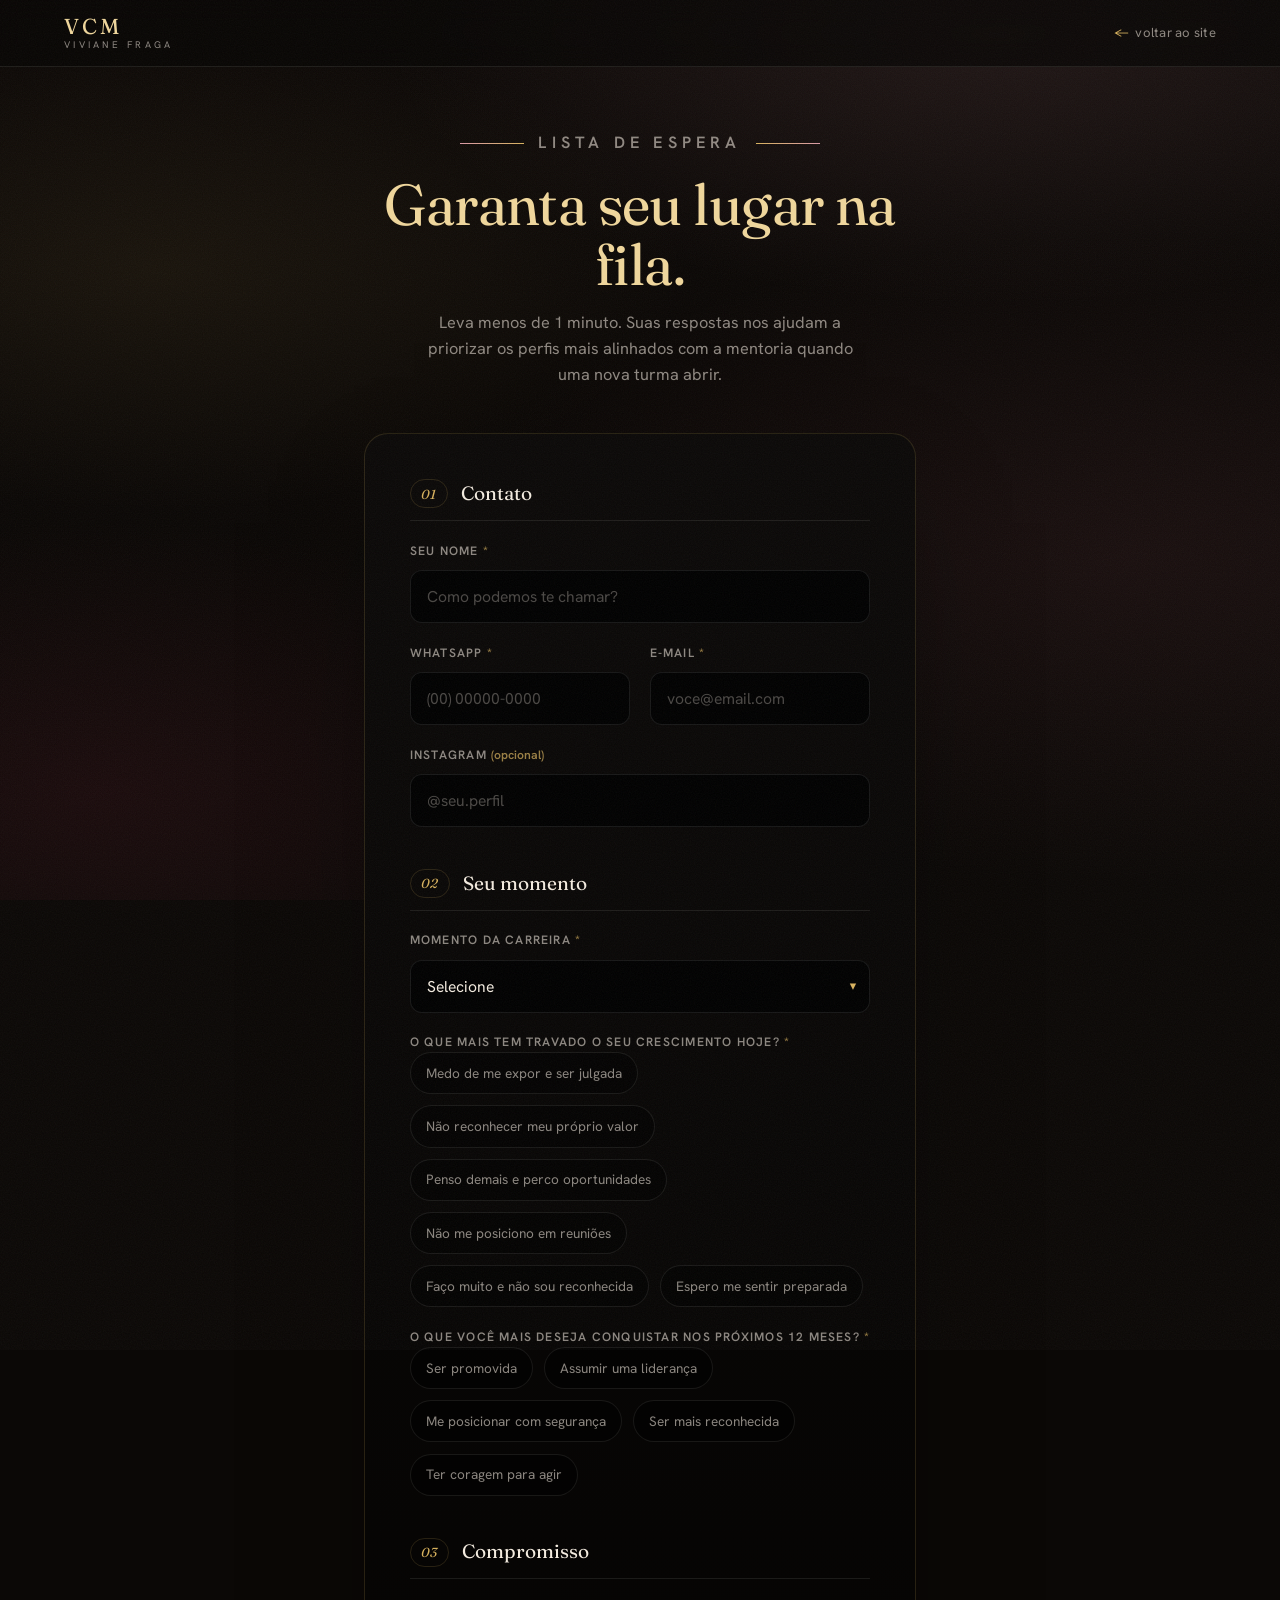
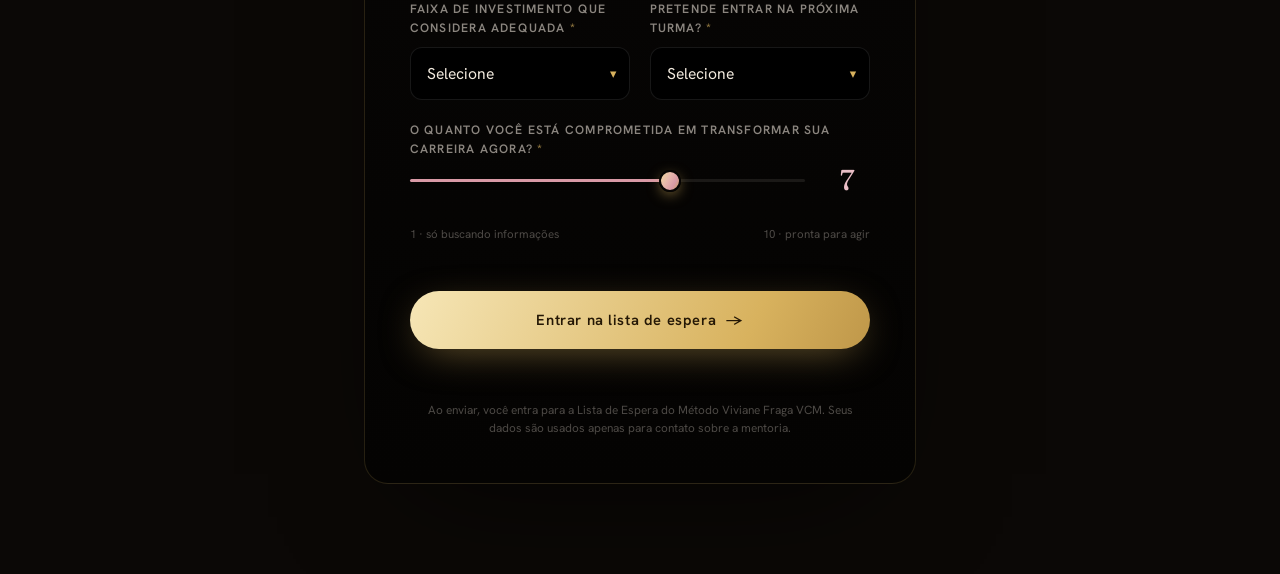
==== inscricao.html @ af3402dc "Form vira pagina dedicada /inscricao (tela cheia) + fix nav.classList Co-Authored-By: Claude Opus 4." ====
<!DOCTYPE html>
<html lang="pt-BR" class="no-js">
<head>
<meta charset="UTF-8" />
<meta name="viewport" content="width=device-width, initial-scale=1.0" />
<title>Inscrição · Lista de Espera · Método VCM</title>
<meta name="description" content="Entre para a lista de espera do Método VCM. Leva menos de 1 minuto." />
<meta name="robots" content="noindex" />
<link rel="preconnect" href="https://fonts.googleapis.com" />
<link rel="preconnect" href="https://fonts.gstatic.com" crossorigin />
<link href="https://fonts.googleapis.com/css2?family=Fraunces:ital,opsz,wght@0,9..144,300..900;1,9..144,300..900&family=Hanken+Grotesk:ital,wght@0,300..800;1,300..700&display=swap" rel="stylesheet" />
<link rel="stylesheet" href="assets/css/styles.css" />
</head>
<body class="page-form">

<div class="grain" aria-hidden="true"></div>
<div class="cursor" aria-hidden="true"><span></span></div>

<header class="fnav">
  <a href="/" class="nav__brand" aria-label="Método VCM — início">
    <span class="nav__brand-mark">VCM</span>
    <span class="nav__brand-sub">Viviane Fraga</span>
  </a>
  <a href="/" class="fnav__back" data-cursor="scroll"><span>←</span> voltar ao site</a>
</header>

<main class="fpage">
  <div class="fpage__intro">
    <p class="eyebrow eyebrow--center"><span class="eyebrow__line"></span> Lista de espera <span class="eyebrow__line"></span></p>
    <h1>Garanta seu lugar na fila.</h1>
    <p>Leva menos de 1 minuto. Suas respostas nos ajudam a priorizar os perfis mais alinhados com a mentoria quando uma nova turma abrir.</p>
  </div>

  <form class="form fform" id="waitlist" novalidate>
    <section class="fgroup">
      <p class="fgroup__legend"><span>01</span> Contato</p>
      <label class="field">
        <span class="field__label">Seu nome <i>*</i></span>
        <input type="text" name="nome" required autocomplete="name" placeholder="Como podemos te chamar?" />
      </label>
      <div class="form__row form__row--2">
        <label class="field">
          <span class="field__label">WhatsApp <i>*</i></span>
          <input type="tel" name="whatsapp" required inputmode="tel" autocomplete="tel" placeholder="(00) 00000-0000" />
        </label>
        <label class="field">
          <span class="field__label">E-mail <i>*</i></span>
          <input type="email" name="email" required autocomplete="email" placeholder="voce@email.com" />
        </label>
      </div>
      <label class="field">
        <span class="field__label">Instagram <i>(opcional)</i></span>
        <input type="text" name="instagram" autocomplete="off" placeholder="@seu.perfil" />
      </label>
    </section>

    <section class="fgroup">
      <p class="fgroup__legend"><span>02</span> Seu momento</p>
      <label class="field">
        <span class="field__label">Momento da carreira <i>*</i></span>
        <span class="select">
          <select name="carreira" required>
            <option value="" disabled selected>Selecione</option>
            <option>Analista</option>
            <option>Especialista</option>
            <option>Coordenadora</option>
            <option>Gerente</option>
            <option>Executiva</option>
            <option>Empresária</option>
            <option>Outro</option>
          </select>
        </span>
      </label>
      <fieldset class="field field--group">
        <legend class="field__label">O que mais tem travado o seu crescimento hoje? <i>*</i></legend>
        <div class="chips">
          <label class="chip"><input type="radio" name="trava" value="Medo de me expor e ser julgada" required /><span>Medo de me expor e ser julgada</span></label>
          <label class="chip"><input type="radio" name="trava" value="Dificuldade de reconhecer meu próprio valor" /><span>Não reconhecer meu próprio valor</span></label>
          <label class="chip"><input type="radio" name="trava" value="Penso demais antes de agir e perco oportunidades" /><span>Penso demais e perco oportunidades</span></label>
          <label class="chip"><input type="radio" name="trava" value="Dificuldade de me posicionar em reuniões e feedbacks" /><span>Não me posiciono em reuniões</span></label>
          <label class="chip"><input type="radio" name="trava" value="Faço muito, mas não sou reconhecida" /><span>Faço muito e não sou reconhecida</span></label>
          <label class="chip"><input type="radio" name="trava" value="Espero me sentir preparada antes do próximo passo" /><span>Espero me sentir preparada</span></label>
        </div>
      </fieldset>
      <fieldset class="field field--group">
        <legend class="field__label">O que você mais deseja conquistar nos próximos 12 meses? <i>*</i></legend>
        <div class="chips">
          <label class="chip"><input type="radio" name="desejo" value="Ser promovida" required /><span>Ser promovida</span></label>
          <label class="chip"><input type="radio" name="desejo" value="Assumir liderança" /><span>Assumir uma liderança</span></label>
          <label class="chip"><input type="radio" name="desejo" value="Me posicionar com mais segurança" /><span>Me posicionar com segurança</span></label>
          <label class="chip"><input type="radio" name="desejo" value="Ser mais reconhecida" /><span>Ser mais reconhecida</span></label>
          <label class="chip"><input type="radio" name="desejo" value="Ter coragem para agir" /><span>Ter coragem para agir</span></label>
        </div>
      </fieldset>
    </section>

    <section class="fgroup">
      <p class="fgroup__legend"><span>03</span> Compromisso</p>
      <div class="form__row form__row--2">
        <label class="field">
          <span class="field__label">Faixa de investimento que considera adequada <i>*</i></span>
          <span class="select">
            <select name="investimento" required>
              <option value="" disabled selected>Selecione</option>
              <option>Até R$ 1.500</option>
              <option>Entre R$ 1.500 e R$ 2.500</option>
              <option>Entre R$ 2.500 e R$ 3.500</option>
              <option>Entre R$ 3.500 e R$ 5.000</option>
              <option>Acima de R$ 5.000</option>
            </select>
          </span>
        </label>
        <label class="field">
          <span class="field__label">Pretende entrar na próxima turma? <i>*</i></span>
          <span class="select">
            <select name="intencao" required>
              <option value="" disabled selected>Selecione</option>
              <option>Sim, quero garantir minha vaga</option>
              <option>Tenho interesse, mas ainda preciso avaliar</option>
            </select>
          </span>
        </label>
      </div>
      <fieldset class="field field--group">
        <legend class="field__label">O quanto você está comprometida em transformar sua carreira agora? <i>*</i></legend>
        <div class="range">
          <input type="range" name="comprometimento" min="1" max="10" value="7" step="1" id="range" />
          <output id="rangeOut">7</output>
        </div>
        <div class="range__scale"><span>1 · só buscando informações</span><span>10 · pronta para agir</span></div>
      </fieldset>
    </section>

    <button type="submit" class="btn btn--gold btn--submit btn--lg" data-cursor="join">
      <span class="btn__label">Entrar na lista de espera</span>
      <span class="btn__arrow">→</span>
    </button>
    <p class="form__legal">Ao enviar, você entra para a Lista de Espera do Método Viviane Fraga VCM. Seus dados são usados apenas para contato sobre a mentoria.</p>
  </form>

  <!-- SUCCESS -->
  <div class="success" id="success" hidden>
    <span class="success__badge" aria-hidden="true"><i></i><span>✦</span></span>
    <p class="success__eyebrow">Inscrição confirmada</p>
    <h3 class="success__title">Você está na lista.</h3>
    <p class="success__msg">Recebemos suas respostas. Como as vagas são limitadas, priorizamos os perfis mais alinhados com a mentoria. Nossa equipe entra em contato pelo WhatsApp.</p>
    <div class="success__cta">
      <a href="https://www.instagram.com/viviane.fragaa" target="_blank" rel="noopener" class="btn btn--gold" data-cursor="join">Seguir @viviane.fragaa <span class="btn__arrow">→</span></a>
      <a href="/" class="btn btn--ghost" data-cursor="join">Voltar ao site</a>
    </div>
  </div>
</main>

<script src="assets/js/main.js"></script>
</body>
</html>
---- assets/css/styles.css ----
/* =====================================================================
   MÉTODO VCM · Viviane Fraga
   Design system — preto profundo + ouro + vinho
   Fraunces (display) · Hanken Grotesk (texto)
   ===================================================================== */

:root{
  /* palette */
  --void:#0b0806;        /* rich warm near-black */
  --ink:#070504;
  --char:#14100b;        /* elevated surface */
  --char-2:#1c1610;
  --gold:#d8b25e;
  --gold-lite:#f0d79c;
  --gold-deep:#9a7430;
  --wine:#6d1f30;
  --wine-lite:#9a3049;
  --rose:#d99aa6;          /* soft dusty rose */
  --rose-lite:#eabec6;     /* light petal rose */
  --rose-deep:#b25e6e;     /* mauve rose */
  --cream:#f4ece0;
  --muted:rgba(244,236,224,.56);
  --faint:rgba(244,236,224,.30);
  --line:rgba(216,178,94,.16);
  --line-rose:rgba(217,154,166,.20);
  --line-soft:rgba(244,236,224,.09);
  --gold-grad:linear-gradient(115deg,#f6e6b6 0%,#d8b25e 42%,#a67c34 72%,#e8cf94 100%);
  --rose-grad:linear-gradient(120deg,#eabec6 0%,#d99aa6 45%,#b25e6e 100%);
  --rosegold-grad:linear-gradient(120deg,#f0d79c 0%,#e6b6ac 40%,#d99aa6 70%,#caa25e 100%);

  --fx:"Fraunces",Georgia,serif;
  --fs:"Hanken Grotesk",system-ui,sans-serif;

  --pad:clamp(1.25rem,5vw,6rem);
  --maxw:1320px;
  --ease:cubic-bezier(.19,1,.22,1);
}

/* ---------- reset ---------- */
*,*::before,*::after{box-sizing:border-box;margin:0;padding:0}
html{-webkit-text-size-adjust:100%}
body{
  background:var(--void);
  color:var(--cream);
  font-family:var(--fs);
  font-weight:400;
  line-height:1.55;
  overflow-x:hidden;
  -webkit-font-smoothing:antialiased;
  text-rendering:optimizeLegibility;
  position:relative;
}
/* fixed atmospheric mesh — nothing is ever flat black */
body::before{
  content:"";position:fixed;inset:0;z-index:-2;pointer-events:none;
  background:
    radial-gradient(80% 50% at 78% 4%, rgba(217,154,166,.10), transparent 60%),
    radial-gradient(70% 45% at 12% 30%, rgba(216,178,94,.07), transparent 60%),
    radial-gradient(90% 60% at 88% 62%, rgba(178,94,110,.09), transparent 60%),
    radial-gradient(70% 50% at 8% 88%, rgba(109,31,48,.16), transparent 60%),
    linear-gradient(180deg,#0c0806,#0a0705 40%,#0b0806);
}
img{display:block;max-width:100%;height:auto}
a{color:inherit;text-decoration:none}
button{font:inherit;color:inherit;background:none;border:none;cursor:pointer}
ul{list-style:none}
::selection{background:var(--gold);color:var(--ink)}

/* smooth scroll driver (Lenis) */
html.lenis,html.lenis body{height:auto}
.lenis.lenis-smooth{scroll-behavior:auto!important}

/* ---------- reusable ---------- */
.grad{
  background:var(--gold-grad);
  background-size:200% auto;
  -webkit-background-clip:text;background-clip:text;
  -webkit-text-fill-color:transparent;color:transparent;
  animation:sheen 7s linear infinite;
}
@keyframes sheen{to{background-position:200% center}}

.eyebrow{
  display:flex;align-items:center;gap:.85em;
  font-family:var(--fs);
  font-size:.72rem;font-weight:600;letter-spacing:.32em;text-transform:uppercase;
  color:var(--gold);
}
.eyebrow em{font-style:normal;color:var(--gold-lite)}
.eyebrow__line{display:inline-block;width:clamp(28px,5vw,64px);height:1px;background:linear-gradient(90deg,var(--gold),transparent)}
.eyebrow--center{justify-content:center}
.eyebrow--center .eyebrow__line:last-child{background:linear-gradient(90deg,transparent,var(--gold))}

.section-title{
  font-family:var(--fx);
  font-weight:340;
  font-size:clamp(2.1rem,6vw,4.6rem);
  line-height:1.02;
  letter-spacing:-.015em;
}
.section-title em{font-style:italic}

/* ---------- buttons ---------- */
.btn{
  --bg:transparent;
  display:inline-flex;align-items:center;gap:.7em;
  font-family:var(--fs);font-size:.82rem;font-weight:600;letter-spacing:.04em;
  padding:1.05em 1.7em;border-radius:100px;
  position:relative;transition:transform .5s var(--ease),color .4s,background .4s;
  will-change:transform;
}
.btn__arrow{transition:transform .5s var(--ease)}
.btn:hover .btn__arrow{transform:translateX(5px)}
.btn--gold{
  background:var(--gold-grad);background-size:180% auto;color:#241705;
  box-shadow:0 10px 40px -12px rgba(216,178,94,.55);
}
.btn--gold:hover{background-position:100% center;transform:translateY(-2px)}
.btn--ghost{border:1px solid var(--line);color:var(--cream)}
.btn--ghost:hover{border-color:var(--gold);color:var(--gold-lite)}
.btn--nav{
  padding:.7em 1.15em;font-size:.74rem;border:1px solid var(--line);
}
.btn--nav .btn__dot{width:6px;height:6px;border-radius:50%;background:var(--gold);box-shadow:0 0 10px var(--gold);animation:pulse 2.4s infinite}
.btn--nav:hover{border-color:var(--gold);background:rgba(216,178,94,.06)}
@keyframes pulse{0%,100%{opacity:1}50%{opacity:.35}}

/* =====================================================================
   OVERLAYS · grain · cursor · preloader
   ===================================================================== */
.grain{
  position:fixed;inset:-50%;z-index:9990;pointer-events:none;opacity:.05;
  background-image:url("data:image/svg+xml,%3Csvg xmlns='http://www.w3.org/2000/svg' width='140' height='140'%3E%3Cfilter id='n'%3E%3CfeTurbulence type='fractalNoise' baseFrequency='.85' numOctaves='3'/%3E%3C/filter%3E%3Crect width='100%25' height='100%25' filter='url(%23n)'/%3E%3C/svg%3E");
  animation:grain 6s steps(6) infinite;
}
@keyframes grain{0%{transform:translate(0,0)}20%{transform:translate(-4%,3%)}40%{transform:translate(3%,-4%)}60%{transform:translate(-2%,2%)}80%{transform:translate(4%,-2%)}100%{transform:translate(0,0)}}

.cursor{
  position:fixed;top:0;left:0;z-index:9999;pointer-events:none;
  mix-blend-mode:difference;transform:translate(-50%,-50%);
  transition:opacity .3s;opacity:0;
}
.cursor span{
  display:grid;place-items:center;width:12px;height:12px;border-radius:50%;
  background:#fff;transition:width .4s var(--ease),height .4s var(--ease),background .3s;
  font-size:.6rem;font-weight:700;letter-spacing:.05em;text-transform:uppercase;color:transparent;
}
.cursor.is-hover span{width:74px;height:74px;background:var(--gold);color:#000;mix-blend-mode:normal}
.cursor.is-hover.type-scroll span::after{content:"role"}
.cursor.is-hover.type-join span::after{content:"vem"}
.cursor.is-hover.type-reveal span::after{content:"toque"}
@media (hover:none){.cursor{display:none}}

.preloader{
  position:fixed;inset:0;z-index:9995;background:var(--ink);
  display:grid;place-items:center;transition:opacity .8s,visibility .8s;
}
.preloader.done{opacity:0;visibility:hidden}
.preloader__inner{display:flex;flex-direction:column;align-items:center;gap:1.1rem}
.preloader__mark{font-family:var(--fx);font-weight:300;font-size:clamp(3rem,12vw,6rem);letter-spacing:.1em;color:var(--gold-lite)}
.preloader__bar{display:block;width:min(38vw,220px);height:1px;background:var(--line-soft);overflow:hidden}
.preloader__bar i{display:block;height:100%;width:0;background:var(--gold-grad);animation:load 1.6s var(--ease) forwards}
@keyframes load{to{width:100%}}
.preloader__word{font-size:.68rem;letter-spacing:.4em;text-transform:uppercase;color:var(--muted)}

/* =====================================================================
   NAV
   ===================================================================== */
.nav{
  position:fixed;top:0;left:0;right:0;z-index:900;
  display:flex;align-items:center;justify-content:space-between;
  padding:1.15rem var(--pad);
  transition:padding .5s var(--ease),background .5s,backdrop-filter .5s,border-color .5s;
  border-bottom:1px solid transparent;
}
.nav.scrolled{
  padding:.7rem var(--pad);background:rgba(11,8,6,.72);
  backdrop-filter:blur(14px);-webkit-backdrop-filter:blur(14px);
  border-bottom:1px solid var(--line-soft);
}
.nav__brand{display:flex;flex-direction:column;line-height:1}
.nav__brand-mark{font-family:var(--fx);font-weight:400;font-size:1.35rem;letter-spacing:.14em;color:var(--gold-lite)}
.nav__brand-sub{font-size:.6rem;letter-spacing:.34em;text-transform:uppercase;color:var(--muted);margin-top:.3em}
.nav__links{display:flex;gap:2rem}
.nav__links a{font-size:.8rem;color:var(--muted);letter-spacing:.02em;position:relative;padding:.2em 0;transition:color .3s}
.nav__links a::after{content:"";position:absolute;left:0;bottom:0;width:0;height:1px;background:var(--gold);transition:width .4s var(--ease)}
.nav__links a:hover{color:var(--cream)}
.nav__links a:hover::after{width:100%}
@media (max-width:900px){.nav__links{display:none}}
@media (max-width:520px){
  .nav{padding-left:1.05rem;padding-right:1.05rem}
  .nav__brand-mark{font-size:1.15rem}
  .nav__brand-sub{font-size:.55rem;letter-spacing:.28em}
  .btn--nav{padding:.6em .85em;font-size:.66rem;gap:.5em}
}

/* =====================================================================
   HERO
   ===================================================================== */
.hero{position:relative;min-height:100svh;display:flex;align-items:center;padding:clamp(6rem,12vh,9rem) var(--pad) clamp(3rem,7vh,5rem);overflow:hidden}

/* atmosphere — floating colour orbs + ghost type */
.hero__atmos{position:absolute;inset:0;z-index:0;pointer-events:none}
.orb{position:absolute;border-radius:50%;filter:blur(70px);opacity:.5;will-change:transform}
.orb--rose{width:48vw;height:48vw;left:34%;top:20%;background:radial-gradient(circle,rgba(217,154,166,.52),transparent 66%);animation:float1 18s var(--ease) infinite}
.orb--gold{width:40vw;height:40vw;right:6%;top:2%;background:radial-gradient(circle,rgba(216,178,94,.30),transparent 64%);animation:float2 22s var(--ease) infinite}
.orb--wine{width:38vw;height:38vw;left:-8%;bottom:-12%;background:radial-gradient(circle,rgba(109,31,48,.5),transparent 64%);animation:float1 26s var(--ease) infinite reverse}
@keyframes float1{0%,100%{transform:translate(0,0)}50%{transform:translate(4%,-5%)}}
@keyframes float2{0%,100%{transform:translate(0,0)}50%{transform:translate(-5%,4%)}}
.hero__ghost{
  position:absolute;right:-2%;bottom:-14%;font-family:var(--fx);font-weight:300;font-style:italic;
  font-size:34vw;line-height:.8;color:transparent;-webkit-text-stroke:1px rgba(217,154,166,.06);
  pointer-events:none;user-select:none;
}

.hero__inner{
  position:relative;z-index:2;width:100%;max-width:var(--maxw);margin-inline:auto;
  display:flex;align-items:center;
}
.hero__content{max-width:min(100%,42rem)}
.eyebrow--hero{margin-bottom:1.7rem;white-space:nowrap;font-size:.68rem;letter-spacing:.26em}
.hero__title{
  font-family:var(--fx);font-weight:330;
  font-size:clamp(2.7rem,5vw,4.8rem);line-height:.98;letter-spacing:-.02em;
  margin-bottom:1.8rem;
}
.hero__title .line{display:block;overflow:hidden;padding-bottom:.06em}
.hero__title .line [data-line]{display:block}
.hero__title em{font-style:italic}
.hero__lede{max-width:40ch;color:var(--muted);font-size:clamp(1rem,1.35vw,1.18rem);line-height:1.6;margin-bottom:1.2rem}
.hero__note{max-width:42ch;color:var(--cream);font-size:clamp(.92rem,1.15vw,1.02rem);line-height:1.55;margin-bottom:2.2rem;padding-left:1rem;border-left:2px solid var(--line-rose)}
.hero__lede em{color:var(--rose-lite);font-style:italic}
.hero__cta{display:flex;flex-wrap:wrap;gap:1rem;margin-bottom:2.6rem}
.hero__meta{display:flex;gap:2.5rem;flex-wrap:wrap;padding-top:1.6rem;border-top:1px solid var(--line-soft);max-width:52ch}
.hero__meta-item{display:flex;flex-direction:column;gap:.2em}
.hero__meta-item strong{font-family:var(--fx);font-weight:400;font-size:1.5rem;color:var(--gold-lite)}
.hero__meta-item span{font-size:.76rem;color:var(--muted);letter-spacing:.02em}

/* FULL-BLEED portrait (edge to edge) that dissolves into the page — no seam */
.hero__figure{position:absolute;inset:0;z-index:1;pointer-events:none}
.hero__figure img{width:100%;height:100%;object-fit:cover;object-position:72% 30%}
.hero__figure-grade{
  position:absolute;inset:0;
  background:
    linear-gradient(90deg, var(--void) 26%, rgba(11,8,6,.9) 42%, rgba(11,8,6,.45) 58%, rgba(11,8,6,.1) 74%, transparent 88%),
    linear-gradient(0deg, var(--void) 1%, rgba(11,8,6,.55) 11%, transparent 32%),
    linear-gradient(180deg, var(--void) 0%, rgba(11,8,6,.5) 9%, transparent 28%),
    radial-gradient(70% 60% at 82% 44%, rgba(217,154,166,.15), transparent 60%),
    radial-gradient(60% 55% at 92% 80%, rgba(216,178,94,.13), transparent 60%);
}
.hero__figure-cap{
  position:absolute;right:clamp(1.5rem,3vw,3rem);bottom:clamp(1.6rem,4vh,3rem);z-index:2;
  display:flex;flex-direction:column;align-items:flex-end;gap:.15em;text-align:right;
}
.hero__figure-name{font-family:var(--fx);font-style:italic;font-weight:300;font-size:1.5rem;color:var(--cream);text-shadow:0 2px 18px rgba(0,0,0,.7)}
.hero__figure-role{font-size:.62rem;letter-spacing:.26em;text-transform:uppercase;color:var(--rose-lite)}
.hero__figure-rail{
  position:absolute;right:1.3rem;top:50%;z-index:2;
  writing-mode:vertical-rl;transform:translateY(-50%);
  display:flex;align-items:center;gap:.8em;
  font-size:.58rem;letter-spacing:.34em;text-transform:uppercase;color:var(--rose);
}
.hero__figure-rail i{display:block;width:1px;height:26px;background:linear-gradient(180deg,transparent,var(--rose))}
.hero__figure-rail i:last-child{background:linear-gradient(180deg,var(--rose),transparent)}
.spark{position:absolute;z-index:2;color:var(--gold);font-size:1.1rem;animation:twinkle 3.4s ease-in-out infinite}
.spark--1{top:16%;left:6%;color:var(--rose-lite)}
.spark--2{bottom:20%;right:8%;animation-delay:1.2s}
@keyframes twinkle{0%,100%{opacity:.25;transform:scale(.8) rotate(0)}50%{opacity:.9;transform:scale(1.15) rotate(45deg)}}

.hero__scroll{
  position:absolute;left:var(--pad);bottom:clamp(1.6rem,4vh,3rem);z-index:3;
  display:flex;flex-direction:column;align-items:center;gap:.7em;
  font-size:.6rem;letter-spacing:.3em;text-transform:uppercase;color:var(--muted);
}
.hero__scroll i{display:block;width:1px;height:46px;background:linear-gradient(var(--gold),transparent);position:relative;overflow:hidden}
.hero__scroll i::after{content:"";position:absolute;top:-50%;left:0;width:100%;height:50%;background:var(--gold-lite);animation:drop 2s var(--ease) infinite}
@keyframes drop{0%{top:-50%}60%,100%{top:100%}}
/* hide scroll hint on short viewports where it meets the stats row */
@media (max-height:960px){ .hero__scroll{display:none} }

@media (max-width:940px){
  .hero{align-items:flex-end;padding-bottom:clamp(2.5rem,7vh,5rem)}
  .hero__content{max-width:100%;position:relative;z-index:2}
  .hero__figure{inset:0;width:100%}
  .hero__figure img{object-position:62% 26%}
  .hero__figure-grade{background:linear-gradient(0deg,var(--void) 12%,rgba(11,8,6,.82) 40%,rgba(11,8,6,.55) 68%,rgba(11,8,6,.4) 100%),radial-gradient(120% 55% at 70% 16%,rgba(217,154,166,.28),transparent 58%),radial-gradient(120% 70% at 30% 62%,rgba(216,178,94,.12),transparent 60%)}
  .hero__figure-cap,.hero__figure-rail,.spark{display:none}
  .hero__scroll{display:none}
  .hero__ghost{font-size:52vw;bottom:auto;top:-6%;opacity:.7}
}

/* =====================================================================
   MARQUEE
   ===================================================================== */
.marquee{border-top:1px solid var(--line-soft);border-bottom:1px solid var(--line-soft);overflow:hidden;padding:1.4rem 0;background:linear-gradient(var(--ink),var(--void))}
.marquee__track{display:flex;gap:2.4rem;white-space:nowrap;width:max-content;animation:scroll-x 34s linear infinite}
.marquee__track span{font-family:var(--fx);font-style:italic;font-weight:300;font-size:clamp(1.4rem,3.4vw,2.6rem);color:var(--cream);opacity:.82}
.marquee__star{color:var(--gold);font-style:normal!important;opacity:1!important}
@keyframes scroll-x{to{transform:translateX(-50%)}}

/* =====================================================================
   MANIFESTO
   ===================================================================== */
.manifesto{padding:clamp(6rem,15vh,12rem) var(--pad);max-width:var(--maxw);margin-inline:auto}
.manifesto .eyebrow{margin-bottom:2.4rem}
.manifesto__text{
  font-family:var(--fx);font-weight:340;
  font-size:clamp(1.9rem,5.2vw,4.4rem);line-height:1.12;letter-spacing:-.015em;
  max-width:20ch;
}
.manifesto__text span{display:inline-block}
.manifesto__text .dim{color:var(--faint)}
.manifesto__body{margin-top:2.8rem;max-width:58ch;display:flex;flex-direction:column;gap:1.3rem}
.manifesto__body p{color:var(--muted);font-size:clamp(1rem,1.4vw,1.18rem);line-height:1.65}
.manifesto__body p:last-child{color:var(--cream)}

/* =====================================================================
   RECONHECE / PONTO A
   ===================================================================== */
.recon{padding:clamp(5rem,10vh,8rem) var(--pad);max-width:var(--maxw);margin-inline:auto}
.recon__head{margin-bottom:3.5rem}
.recon__head .eyebrow{margin-bottom:1.4rem}
.recon__list{display:grid;grid-template-columns:repeat(auto-fit,minmax(280px,1fr));gap:1px;background:var(--line-soft);border:1px solid var(--line-soft)}
.recon__list li{background:var(--void);padding:2rem 1.9rem;display:flex;gap:1.2rem;align-items:flex-start;transition:background .5s}
.recon__list li:hover{background:var(--char)}
.recon__num{font-family:var(--fx);font-style:italic;font-size:1.1rem;color:var(--gold);flex-shrink:0;padding-top:.1em}
.recon__list p{font-size:1.08rem;line-height:1.4}
.recon__list em{font-style:italic;color:var(--rose)}
.recon__quote{
  margin-top:3.2rem;font-family:var(--fx);font-weight:300;
  font-size:clamp(1.5rem,3.6vw,2.7rem);line-height:1.2;letter-spacing:-.01em;text-align:center;
}
.recon__quote span{display:inline}
.recon__punch{margin:2rem auto 0;max-width:60ch;text-align:center;font-family:var(--fx);font-weight:300;font-size:clamp(1.15rem,2vw,1.6rem);line-height:1.35;color:var(--muted);padding-top:2rem;border-top:1px solid var(--line-soft)}
.recon__punch em{font-style:italic}

/* =====================================================================
   7 TRAVAS — ORBITAL
   ===================================================================== */
.travas{padding:clamp(5rem,12vh,8rem) var(--pad) 0;position:relative;overflow:clip}
.travas::before{content:"";position:absolute;top:30%;left:50%;transform:translateX(-50%);width:80vw;height:80vw;max-width:900px;max-height:900px;background:radial-gradient(circle,rgba(178,94,110,.2),transparent 60%);pointer-events:none;z-index:-1}
.travas__head{text-align:center;max-width:60ch;margin:0 auto clamp(1rem,3vh,2rem)}
.travas__head .eyebrow{justify-content:center;margin-bottom:1.3rem}
.travas__head .section-title{font-size:clamp(2rem,5vw,3.8rem)}
.travas__intro{margin:1.6rem auto 0;max-width:64ch;display:flex;flex-direction:column;gap:1rem}
.travas__intro p{color:var(--muted);font-size:clamp(.98rem,1.3vw,1.08rem);line-height:1.6}
.travas__intro p:last-child{color:var(--rose-lite);font-family:var(--fx);font-style:italic;font-size:clamp(1.05rem,1.5vw,1.25rem)}

/* pinned stage */
.travas__stage{position:relative;min-height:100vh;display:grid;place-items:center;padding:3rem 0}
.orbit__count{
  position:absolute;top:clamp(.5rem,5vh,3.5rem);left:50%;transform:translateX(-50%);z-index:6;
  font-family:var(--fx);display:flex;align-items:baseline;gap:.4em;
}
.orbit__count b{font-weight:300;font-style:italic;font-size:clamp(2.4rem,5vw,3.6rem);color:var(--rose-lite);line-height:1;min-width:1.2ch;text-align:center}
.orbit__count i{font-size:.72rem;letter-spacing:.28em;text-transform:uppercase;color:var(--faint);font-style:normal}
.travas__hint{
  position:absolute;bottom:clamp(1rem,4vh,3rem);left:50%;transform:translateX(-50%);z-index:6;
  font-size:.6rem;letter-spacing:.34em;text-transform:uppercase;color:var(--faint);
  transition:opacity .4s;
}
.orbit.done ~ .travas__hint,.travas__stage.done .travas__hint{opacity:0}

.orbit{
  --orbit-r:calc(min(74vw,548px) / 2);
  position:relative;width:min(74vw,548px);aspect-ratio:1;margin:clamp(2rem,6vh,4rem) auto 0;
  display:grid;place-items:center;
}
.orbit__aura{
  position:absolute;width:58%;aspect-ratio:1;border-radius:50%;z-index:0;pointer-events:none;
  background:radial-gradient(circle,rgba(234,190,198,.5),rgba(216,178,94,.16) 42%,transparent 70%);
  filter:blur(38px);
  opacity:calc(.12 + var(--progress,0) * .55);
  transform:scale(calc(.7 + var(--progress,0) * .55));
  transition:opacity .3s linear,transform .3s linear;
}
.orbit__ring{position:absolute;border-radius:50%;border:1px solid var(--line-soft);opacity:calc(.25 + var(--progress,0)*.75);transition:opacity .3s}
.orbit__ring--1{inset:6%;border-color:var(--line-rose);animation:spin 60s linear infinite}
.orbit__ring--2{inset:23%;border-color:var(--line);border-style:dashed;animation:spin 44s linear infinite reverse}
@keyframes spin{to{transform:rotate(360deg)}}

/* spokes (built by JS) */
.orbit__spokes{position:absolute;inset:0;z-index:1;pointer-events:none}
.spoke{
  position:absolute;left:50%;top:50%;height:1.5px;width:var(--orbit-r);border-radius:2px;
  transform-origin:0 50%;
  transform:rotate(calc(var(--i) * 51.43deg)) scaleX(var(--appear,0));
  background:linear-gradient(90deg,rgba(234,190,198,.5),rgba(216,178,94,.12) 72%,transparent);
  opacity:calc(.2 + var(--appear,0)*.8);
}
.spoke.active{background:linear-gradient(90deg,rgba(234,190,198,.95),rgba(216,178,94,.32) 70%,transparent);box-shadow:0 0 10px rgba(234,190,198,.5)}

.orbit__core{
  position:relative;z-index:5;width:44%;aspect-ratio:1;border-radius:50%;
  display:flex;flex-direction:column;align-items:center;justify-content:center;text-align:center;gap:.5rem;
  padding:1.5rem;
  background:radial-gradient(circle at 50% 30%,var(--char-2),var(--ink));
  border:1px solid var(--line);
  box-shadow:0 0 0 1px rgba(0,0,0,.4) inset,0 30px 90px -30px rgba(234,190,198,calc(.2 + var(--progress,0)*.5));
  transition:box-shadow .3s;
}
.orbit__core-tag{font-size:.6rem;letter-spacing:.28em;text-transform:uppercase;color:#241705;background:var(--gold-grad);padding:.4em .9em;border-radius:100px;font-weight:700}
.orbit__core-title{font-family:var(--fx);font-weight:340;font-size:clamp(1.6rem,4.5vw,2.6rem);color:var(--gold-lite);line-height:1}
.orbit__core-quote{font-family:var(--fx);font-style:italic;font-size:.8rem;color:var(--muted);max-width:22ch}

.node{
  position:absolute;top:50%;left:50%;z-index:4;
  --r:var(--orbit-r);
  transform:
    rotate(calc(var(--i) * 51.43deg))
    translate(var(--r))
    rotate(calc(var(--i) * -51.43deg))
    translate(-50%,-50%);
  transform-origin:0 0;
  width:clamp(120px,20vw,160px);
}
.orbit.seq .node{opacity:var(--appear,0)}
/* light burst behind the active node */
.node::after{
  content:"";position:absolute;left:50%;top:-14px;z-index:-1;
  width:150px;height:150px;border-radius:50%;
  transform:translate(-50%,-50%) scale(.2);
  background:radial-gradient(circle,rgba(234,190,198,.6),rgba(216,178,94,.22) 36%,transparent 68%);
  opacity:0;transition:opacity .5s var(--ease),transform .6s var(--ease);pointer-events:none;
}
.node__dot{
  position:absolute;left:50%;top:-14px;transform:translateX(-50%);
  width:11px;height:11px;border-radius:50%;background:rgba(217,154,166,.55);
  box-shadow:0 0 0 3px rgba(217,154,166,.08),0 0 8px rgba(217,154,166,.35);
  transition:transform .5s var(--ease),box-shadow .5s,background .5s;
}
.node__label{
  display:block;font-family:var(--fx);font-weight:400;font-size:.98rem;line-height:1.15;color:var(--faint);
  text-align:center;transition:color .4s,transform .5s var(--ease);
}
.node__label b{color:var(--rose);font-style:italic;font-weight:400}
.node__desc{
  display:block;margin-top:.5em;font-size:.78rem;line-height:1.45;color:var(--muted);text-align:center;
  max-height:0;opacity:0;overflow:hidden;transition:max-height .55s var(--ease),opacity .45s,margin .45s;
}
/* lit (already revealed) */
.node.lit .node__label{color:var(--cream)}
.node.lit .node__dot{background:var(--rose);box-shadow:0 0 0 4px rgba(217,154,166,.14),0 0 14px var(--rose)}
/* active (current spotlight) — very illuminated */
.node.active{z-index:9}
.node.active .node__label{color:var(--rose-lite);transform:scale(1.06)}
.node.active .node__dot{transform:translateX(-50%) scale(1.7);background:#fdeef1;box-shadow:0 0 0 7px rgba(234,190,198,.22),0 0 34px 5px rgba(234,190,198,.75)}
.node.active .node__desc{max-height:130px;opacity:1;margin-top:.7em}
.node.active::after{opacity:1;transform:translate(-50%,-50%) scale(1)}
/* hover after the sequence completes */
.orbit.done .node:hover{z-index:10}
.orbit.done .node:hover .node__label{color:var(--rose-lite);transform:scale(1.06)}
.orbit.done .node:hover .node__dot{transform:translateX(-50%) scale(1.7);background:#fdeef1;box-shadow:0 0 0 7px rgba(234,190,198,.22),0 0 34px 5px rgba(234,190,198,.75)}
.orbit.done .node:hover .node__desc{max-height:130px;opacity:1;margin-top:.7em}
.orbit.done .node:hover::after{opacity:1;transform:translate(-50%,-50%) scale(1)}

@media (max-width:640px){
  .orbit{width:92vw;--orbit-r:calc(45vw - 46px)}
  .orbit__ring--1,.orbit__ring--2{display:none}
  .orbit__core{width:42%}
  .node{width:100px}
  .node__label{font-size:.74rem}
  .node__desc{font-size:.68rem}
  .node__label b{display:block}
  .node::after{width:110px;height:110px}
}

/* =====================================================================
   VIRADA / CORAGEM OPERACIONAL
   ===================================================================== */
.virada{padding:clamp(6rem,15vh,12rem) var(--pad);text-align:center;background:linear-gradient(var(--void),var(--ink),var(--void))}
.virada .eyebrow{margin-bottom:2rem}
.virada__title{font-family:var(--fx);font-weight:330;font-size:clamp(2rem,5.5vw,4rem);line-height:1.05;letter-spacing:-.01em}
.strike{position:relative;color:var(--faint);font-size:.72em;font-style:italic}
.strike::after{display:none}
.virada__big{font-family:var(--fx);font-style:italic;font-weight:300;font-size:clamp(2.4rem,7vw,5.5rem);margin:.4rem 0 3.5rem}
.cycle{position:relative;display:grid;grid-template-columns:repeat(3,1fr);gap:clamp(1rem,2.4vw,1.9rem);max-width:1000px;margin:0 auto 3.4rem;padding-top:2.6rem}
/* luminous beam connecting the three stations */
.cycle__beam{position:absolute;top:2.6rem;left:9%;right:9%;height:2px;background:var(--line-soft);border-radius:2px;z-index:0}
.cycle__beam i{position:absolute;inset:0;transform:scaleX(0);transform-origin:left;background:linear-gradient(90deg,var(--rose),var(--gold));border-radius:2px;box-shadow:0 0 12px rgba(234,190,198,.5);transition:transform 1.6s var(--ease) .2s}
.cycle.in .cycle__beam i{transform:scaleX(1)}
.cycle__pulse{position:absolute;top:50%;left:0;width:8px;height:8px;border-radius:50%;background:#fff;box-shadow:0 0 14px 3px rgba(234,190,198,.9);transform:translate(-50%,-50%);opacity:0}
.cycle.in .cycle__pulse{animation:beamflow 2.6s var(--ease) .3s}
@keyframes beamflow{0%{left:0;opacity:0}12%{opacity:1}88%{opacity:1}100%{left:100%;opacity:0}}

.cycle__step{position:relative;z-index:1;border:1px solid var(--line-soft);border-radius:18px;padding:2.4rem 1.7rem 2.1rem;text-align:left;overflow:hidden;transition:transform .5s var(--ease),border-color .5s,box-shadow .5s}
.cycle__step::after{content:"";position:absolute;left:0;top:0;right:0;height:2px;background:linear-gradient(90deg,var(--rose),var(--gold));transform:scaleX(0);transform-origin:left;transition:transform .7s var(--ease);transition-delay:calc(.3s + var(--n)*.18s)}
.cycle.in .cycle__step::after{transform:scaleX(1)}
.cycle__ghost{position:absolute;right:.5rem;bottom:-1.5rem;font-family:var(--fx);font-style:italic;font-weight:300;font-size:7rem;line-height:1;color:transparent;-webkit-text-stroke:1px rgba(217,154,166,.13);pointer-events:none;z-index:0}
.cycle__node{position:absolute;top:-2.6rem;left:50%;width:14px;height:14px;border-radius:50%;background:var(--rose-lite);box-shadow:0 0 0 5px rgba(234,190,198,.12),0 0 16px 3px rgba(234,190,198,.7);z-index:3;transform:translate(-50%,-50%) scale(0);transition:transform .55s var(--ease);transition-delay:calc(.5s + var(--n)*.24s)}
.cycle.in .cycle__node{transform:translate(-50%,-50%) scale(1)}
.cycle__idx{position:relative;z-index:1;font-size:.66rem;letter-spacing:.26em;text-transform:uppercase;color:var(--rose)}
.cycle__step strong{position:relative;z-index:1;display:block;font-family:var(--fx);font-weight:400;font-size:1.8rem;margin:.5em 0 .4em;color:var(--gold-lite)}
.cycle__step p{position:relative;z-index:1;font-size:.95rem;color:var(--muted)}
.cycle__step:hover{border-color:var(--line-rose);box-shadow:0 30px 70px -40px rgba(234,190,198,.45)}
.virada__name{max-width:54ch;margin:0 auto;font-size:clamp(1.05rem,1.6vw,1.3rem);color:var(--muted);line-height:1.6}
.virada__name strong{color:var(--gold-lite);font-weight:600}
@media (max-width:720px){
  .cycle{grid-template-columns:1fr;gap:1rem;padding-top:0}
  .cycle__beam,.cycle__node{display:none}
  .cycle__ghost{font-size:5rem}
}

/* =====================================================================
   PONTO A -> B
   ===================================================================== */
.ab{padding:clamp(5rem,10vh,8rem) var(--pad);max-width:var(--maxw);margin-inline:auto}
.ab__head{margin-bottom:3.5rem;max-width:none}
.ab__head .eyebrow{margin-bottom:1.3rem}
.ab__head .section-title{font-size:clamp(2.4rem,6vw,5rem);line-height:1}
.ab__grid{display:grid;grid-template-columns:1fr auto 1fr;gap:1.2rem;align-items:stretch}
.ab__col{position:relative;border:1px solid var(--line-soft);border-radius:22px;padding:2.6rem 2.2rem;overflow:hidden;transition:transform .6s var(--ease),box-shadow .6s,border-color .6s}
.ab__col--a{background:linear-gradient(180deg,rgba(70,26,36,.28),rgba(12,9,7,.5))}
.ab__col--b{background:linear-gradient(180deg,rgba(216,178,94,.05),rgba(12,9,7,.5));border-color:var(--line)}
/* ghost letters */
.ab__ghost{position:absolute;top:-3rem;right:-1rem;font-family:var(--fx);font-style:italic;font-weight:300;font-size:16rem;line-height:1;pointer-events:none;z-index:0;color:transparent}
.ab__col--a .ab__ghost{-webkit-text-stroke:1px rgba(178,94,110,.14)}
.ab__col--b .ab__ghost{-webkit-text-stroke:1px rgba(216,178,94,.16)}
/* B illumination bloom (intensifies on reveal) */
.ab__bloom{position:absolute;inset:0;z-index:0;pointer-events:none;opacity:.4;transition:opacity 1.2s var(--ease) .3s;
  background:radial-gradient(90% 70% at 60% 0%,rgba(216,178,94,.18),transparent 60%),radial-gradient(80% 60% at 80% 100%,rgba(234,190,198,.12),transparent 60%)}
.ab__col--b.in .ab__bloom{opacity:1}
.ab__col--b.in{box-shadow:0 40px 100px -50px rgba(216,178,94,.5)}
/* A desaturated / muted feel */
.ab__col--a{filter:saturate(.85)}

.ab__tag{position:relative;z-index:1;display:inline-block;font-size:.68rem;letter-spacing:.24em;text-transform:uppercase;color:var(--rose);margin-bottom:1.8rem;padding:.45em .9em;border:1px solid var(--line-rose);border-radius:100px}
.ab__tag--gold{color:var(--gold);border-color:var(--line)}
.ab__col ul{position:relative;z-index:1;display:flex;flex-direction:column;gap:1rem;margin-bottom:2rem}
.ab__col li{position:relative;padding-left:1.7rem;font-size:1.02rem;line-height:1.4;opacity:0;transform:translateY(10px);transition:opacity .55s var(--ease),transform .55s var(--ease)}
.ab__col.in li{opacity:1;transform:none}
.ab__col li:nth-child(1){transition-delay:.12s}
.ab__col li:nth-child(2){transition-delay:.22s}
.ab__col li:nth-child(3){transition-delay:.32s}
.ab__col li:nth-child(4){transition-delay:.42s}
.ab__col li:nth-child(5){transition-delay:.52s}
.ab__col--a li::before{content:"—";position:absolute;left:0;color:var(--rose-deep)}
.ab__col--b li::before{content:"✦";position:absolute;left:0;color:var(--gold);font-size:.8em;top:.2em}
.ab__col--a li{color:var(--muted)}
.ab__col--b li{color:var(--cream)}
.ab__phrase{position:relative;z-index:1;font-family:var(--fx);font-style:italic;font-size:1.15rem;line-height:1.4;padding-top:1.6rem;border-top:1px solid var(--line-soft);color:var(--muted)}
.ab__phrase--gold{color:var(--gold-lite)}

/* animated conduit A -> B */
.ab__arrow{position:relative;display:grid;place-items:center;min-width:70px}
.ab__conduit{position:absolute;top:50%;left:10%;right:10%;height:2px;transform:translateY(-50%);
  background:linear-gradient(90deg,rgba(178,94,110,.35),rgba(216,178,94,.5));border-radius:2px;overflow:visible}
.ab__conduit i{position:absolute;top:50%;width:7px;height:7px;border-radius:50%;background:var(--gold-lite);
  box-shadow:0 0 10px 2px rgba(240,215,156,.8);transform:translate(-50%,-50%);opacity:0;
  animation:flow 2.6s linear infinite}
.ab__conduit i:nth-child(1){animation-delay:0s}
.ab__conduit i:nth-child(2){animation-delay:.85s}
.ab__conduit i:nth-child(3){animation-delay:1.7s}
@keyframes flow{0%{left:0;opacity:0}15%{opacity:1}85%{opacity:1}100%{left:100%;opacity:0}}
.ab__arrowhead{position:relative;z-index:1;font-size:1.6rem;color:var(--gold);background:var(--void);padding:.3em;border-radius:50%}

@media (max-width:860px){
  .ab__grid{grid-template-columns:1fr}
  .ab__arrow{min-height:64px;padding:.3rem 0}
  .ab__conduit{top:10%;bottom:10%;left:50%;right:auto;width:2px;height:auto;transform:translateX(-50%);background:linear-gradient(180deg,rgba(178,94,110,.35),rgba(216,178,94,.5))}
  .ab__conduit i{left:50%!important;top:0;animation:flowv 2.6s linear infinite}
  .ab__arrowhead{transform:rotate(90deg)}
  .ab__ghost{font-size:11rem}
}
@keyframes flowv{0%{top:0;opacity:0}15%{opacity:1}85%{opacity:1}100%{top:100%;opacity:0}}

/* =====================================================================
   PILARES
   ===================================================================== */
.pilares{padding:clamp(5rem,10vh,8rem) var(--pad);max-width:var(--maxw);margin-inline:auto}
.pilares__head{margin-bottom:3.5rem;max-width:42ch}
.pilares__head .eyebrow{margin-bottom:1.3rem}
.pilares__sub{margin-top:1.4rem;color:var(--muted);font-size:1.05rem;max-width:52ch}
.pilares__grid{display:grid;grid-template-columns:repeat(auto-fit,minmax(240px,1fr));gap:1px;background:var(--line-soft);border:1px solid var(--line-soft);border-radius:20px;overflow:hidden}
.pilar{background:var(--void);padding:2.6rem 2rem 3rem;position:relative;transition:background .6s var(--ease);overflow:hidden}
.pilar::after{content:"";position:absolute;left:0;bottom:0;width:100%;height:2px;background:var(--gold-grad);transform:scaleX(0);transform-origin:left;transition:transform .6s var(--ease)}
.pilar:hover{background:var(--char)}
.pilar:hover::after{transform:scaleX(1)}
.pilar__num{font-family:var(--fx);font-style:italic;font-size:.95rem;color:var(--gold)}
.pilar h3{font-family:var(--fx);font-weight:400;font-size:1.7rem;margin:.8rem 0 .3rem;line-height:1.05}
.pilar__lead{color:var(--gold-lite);font-size:.95rem;margin-bottom:1rem;font-weight:500}
.pilar p:last-child{color:var(--muted);font-size:.95rem;line-height:1.55}

/* =====================================================================
   JORNADA
   ===================================================================== */
.jornada{padding:clamp(5rem,10vh,8rem) var(--pad);max-width:var(--maxw);margin-inline:auto}
.jornada__head{margin-bottom:3.5rem;max-width:44ch}
.jornada__head .eyebrow{margin-bottom:1.3rem}
.jornada__track{display:grid;grid-template-columns:repeat(4,1fr);gap:1.2rem}
.bloco{border:1px solid var(--line-soft);border-radius:18px;padding:2rem 1.7rem;background:var(--void);display:flex;flex-direction:column;transition:transform .5s var(--ease),border-color .5s,background .5s}
.bloco:hover{transform:translateY(-8px);border-color:var(--line);background:var(--char)}
.bloco header{display:flex;justify-content:space-between;align-items:center;margin-bottom:1.4rem}
.bloco__weeks{font-size:.72rem;letter-spacing:.12em;text-transform:uppercase;color:var(--muted)}
.bloco__pill{font-family:var(--fx);font-style:italic;font-size:.8rem;color:var(--gold)}
.bloco h3{font-family:var(--fx);font-weight:400;font-size:1.45rem;line-height:1.05;margin-bottom:.7rem}
.bloco__quote{font-family:var(--fx);font-style:italic;font-size:.92rem;color:var(--gold-lite);margin-bottom:1.4rem;padding-bottom:1.4rem;border-bottom:1px solid var(--line-soft)}
.bloco ul{display:flex;flex-direction:column;gap:.8rem}
.bloco li{position:relative;padding-left:1.2rem;font-size:.86rem;line-height:1.4;color:var(--muted)}
.bloco li::before{content:"";position:absolute;left:0;top:.55em;width:5px;height:5px;border-radius:50%;background:var(--gold)}
.jornada__format{display:flex;gap:1.2rem;flex-wrap:wrap;margin-top:2.5rem;padding-top:2.5rem;border-top:1px solid var(--line-soft)}
.fmt{flex:1;min-width:220px;display:flex;flex-direction:column;gap:.35em}
.fmt strong{font-family:var(--fx);font-weight:400;font-size:1.7rem;color:var(--gold-lite)}
.fmt span{font-size:.86rem;color:var(--muted)}
@media (max-width:900px){.jornada__track{grid-template-columns:1fr 1fr}}
@media (max-width:560px){.jornada__track{grid-template-columns:1fr}}

/* =====================================================================
   VIVIANE
   ===================================================================== */
.viviane{display:grid;grid-template-columns:.85fr 1fr;gap:clamp(2rem,5vw,5rem);align-items:center;padding:clamp(5rem,10vh,8rem) var(--pad);max-width:var(--maxw);margin-inline:auto}
.viviane__media{position:relative}
.viviane__frame{position:relative;border-radius:22px;overflow:hidden;border:1px solid var(--line)}
.viviane__frame img{width:100%;aspect-ratio:3/4;object-fit:cover;object-position:60% 20%}
.viviane__frame-tint{position:absolute;inset:0;background:linear-gradient(0deg,var(--void),transparent 40%),radial-gradient(120% 80% at 60% 10%,rgba(216,178,94,.14),transparent 55%)}
.viviane__sign{position:absolute;bottom:1.4rem;left:1.6rem;font-family:var(--fx);font-style:italic;font-weight:300;font-size:1.7rem;color:var(--gold-lite);text-shadow:0 2px 20px rgba(0,0,0,.6)}
.viviane__text .eyebrow{margin-bottom:1.3rem}
.viviane__text .section-title{margin-bottom:1.8rem}
.viviane__text p{color:var(--muted);font-size:1.05rem;line-height:1.65;margin-bottom:1.3rem;max-width:52ch}
.viviane__text strong{color:var(--cream);font-weight:600}
.viviane__text em{color:var(--rose);font-style:italic}
.viviane__quote{font-family:var(--fx);font-style:italic;font-weight:300;font-size:clamp(1.3rem,2.4vw,1.8rem);line-height:1.3;color:var(--cream);border-left:2px solid var(--gold);padding-left:1.4rem;margin:2rem 0}
.viviane__stats{display:flex;gap:2rem;flex-wrap:wrap;margin-top:2rem;padding-top:2rem;border-top:1px solid var(--line-soft)}
.viviane__stats div{display:flex;flex-direction:column;gap:.2em}
.viviane__stats dt{font-family:var(--fx);font-weight:400;font-size:1.6rem;color:var(--gold-lite)}
.viviane__stats dd{font-size:.78rem;color:var(--muted)}
@media (max-width:860px){.viviane{grid-template-columns:1fr}.viviane__media{max-width:440px}}

/* =====================================================================
   CONQUISTAS
   ===================================================================== */
.conquistas{padding:clamp(5rem,10vh,8rem) var(--pad);max-width:var(--maxw);margin-inline:auto}
.conquistas__head{margin-bottom:3.5rem;max-width:36ch}
.conquistas__head .eyebrow{margin-bottom:1.3rem}
.conquistas__grid{display:grid;grid-template-columns:repeat(auto-fit,minmax(280px,1fr));gap:1.2rem}
.conquistas article{border:1px solid var(--line-soft);border-radius:18px;padding:2.2rem 1.9rem;background:var(--void);transition:transform .5s var(--ease),border-color .5s,background .5s}
.conquistas article:hover{transform:translateY(-6px);border-color:var(--line);background:var(--char)}
.conquistas article span{font-family:var(--fx);font-style:italic;color:var(--gold);font-size:1rem}
.conquistas article h3{font-family:var(--fx);font-weight:400;font-size:1.35rem;line-height:1.1;margin:.7rem 0 .8rem}
.conquistas article p{color:var(--muted);font-size:.95rem;line-height:1.55}

/* =====================================================================
   PROVA SOCIAL
   ===================================================================== */
.prova{padding:clamp(5rem,10vh,8rem) var(--pad);max-width:var(--maxw);margin-inline:auto}
.prova .eyebrow{margin-bottom:3rem}
.prova__cards{display:grid;grid-template-columns:repeat(auto-fit,minmax(280px,1fr));gap:1.2rem}
.prova__card{background:var(--char);border:1px solid var(--line-soft);border-radius:18px;padding:2.4rem 2rem;position:relative}
.prova__card::before{content:"“";position:absolute;top:.2rem;left:1.4rem;font-family:var(--fx);font-size:4rem;color:var(--gold);opacity:.28;line-height:1}
.prova__card--wide{grid-column:span 1}
.prova__card p{font-family:var(--fx);font-weight:300;font-size:1.15rem;line-height:1.45;margin-bottom:1.6rem;position:relative;z-index:1}
.prova__card em{font-style:italic;color:var(--gold-lite)}
.prova__card footer{font-size:.74rem;letter-spacing:.06em;color:var(--muted);text-transform:uppercase}
.prova__card footer span{color:var(--gold)}
.prova__note{text-align:center;margin-top:2.4rem;color:var(--faint);font-size:.86rem;font-style:italic;font-family:var(--fx)}

/* =====================================================================
   LISTA / FORM
   ===================================================================== */
.lista{padding:clamp(5rem,12vh,9rem) var(--pad);max-width:var(--maxw);margin-inline:auto;display:grid;place-items:center}
.lista__card{position:relative;text-align:center;max-width:640px;padding:clamp(2.4rem,5vw,4rem) clamp(1.6rem,4vw,3.5rem);border:1px solid var(--line);border-radius:28px;background:linear-gradient(180deg,rgba(30,23,17,.5),rgba(12,9,7,.4));box-shadow:0 40px 120px -50px rgba(216,178,94,.3);overflow:hidden}
.lista__card::before{content:"";position:absolute;inset:0;z-index:-1;background:radial-gradient(80% 60% at 50% 0,rgba(216,178,94,.1),transparent 60%),radial-gradient(70% 60% at 50% 100%,rgba(217,154,166,.1),transparent 60%);pointer-events:none}
.lista__card .eyebrow{margin-bottom:1.4rem}
.lista__card .section-title{margin-bottom:1.4rem;font-size:clamp(2rem,5vw,3.4rem)}
.lista__lead{color:var(--muted);font-size:1.05rem;line-height:1.6;margin:0 auto 2rem;max-width:42ch}
.lista__marks{display:inline-flex;flex-direction:column;gap:.8rem;margin-bottom:2.4rem;text-align:left}
.lista__marks li{position:relative;padding-left:1.7rem;font-size:.92rem;color:var(--cream)}
.lista__marks li::before{content:"✦";position:absolute;left:0;color:var(--rose);font-size:.85em;top:.15em}
.btn--lg{font-size:.92rem;padding:1.15em 2.3em}

.form{display:flex;flex-direction:column;gap:1.5rem}
.form__row--2{display:grid;grid-template-columns:1fr 1fr;gap:1.2rem}
@media (max-width:520px){.form__row--2{grid-template-columns:1fr}}
.field{display:flex;flex-direction:column;gap:.6rem;border:none}
.field__label{font-size:.76rem;letter-spacing:.1em;text-transform:uppercase;color:var(--muted);font-weight:600}
.field__label i{font-style:normal;color:var(--gold);opacity:.7;letter-spacing:0;text-transform:none}
.field input[type=text],.field input[type=tel],.field input[type=email],.select select{
  width:100%;background:rgba(0,0,0,.3);border:1px solid var(--line-soft);border-radius:12px;
  padding:.95em 1.05em;color:var(--cream);font-family:var(--fs);font-size:.98rem;
  transition:border-color .3s,background .3s,box-shadow .3s;
}
.field input::placeholder{color:var(--faint)}
.field input:focus,.select select:focus{outline:none;border-color:var(--gold);background:rgba(0,0,0,.5);box-shadow:0 0 0 3px rgba(216,178,94,.12)}
.field input.invalid,.select.invalid select{border-color:var(--wine-lite);box-shadow:0 0 0 3px rgba(154,48,73,.15)}
.select{position:relative;display:block}
.select::after{content:"▾";position:absolute;right:1.1em;top:50%;transform:translateY(-50%);color:var(--gold);pointer-events:none;font-size:.8rem}
.select select{appearance:none;-webkit-appearance:none;cursor:pointer}
.select select option{background:var(--char);color:var(--cream)}

.field--group{gap:1rem}
.chips{display:flex;flex-wrap:wrap;gap:.7rem}
.chip{position:relative;cursor:pointer}
.chip input{position:absolute;opacity:0;pointer-events:none}
.chip span{display:inline-block;padding:.7em 1.1em;border:1px solid var(--line-soft);border-radius:100px;font-size:.85rem;color:var(--muted);transition:all .3s var(--ease)}
.chip:hover span{border-color:var(--line);color:var(--cream)}
.chip input:checked+span{background:var(--gold-grad);color:#241705;border-color:transparent;font-weight:600}
.chip input:focus-visible+span{box-shadow:0 0 0 3px rgba(216,178,94,.3)}

.range{display:flex;align-items:center;gap:1.2rem}
.range input[type=range]{flex:1;-webkit-appearance:none;appearance:none;height:3px;border-radius:3px;background:linear-gradient(90deg,var(--gold) var(--p,66%),var(--line-soft) var(--p,66%))}
.range input[type=range]::-webkit-slider-thumb{-webkit-appearance:none;width:22px;height:22px;border-radius:50%;background:var(--gold-grad);cursor:pointer;box-shadow:0 4px 14px -2px rgba(216,178,94,.6);border:2px solid var(--ink)}
.range input[type=range]::-moz-range-thumb{width:22px;height:22px;border-radius:50%;background:var(--gold);cursor:pointer;border:2px solid var(--ink)}
.range output{font-family:var(--fx);font-size:1.8rem;color:var(--gold-lite);min-width:1.6em;text-align:center}
.range__scale{display:flex;justify-content:space-between;font-size:.72rem;color:var(--faint);margin-top:.4rem}

.btn--submit{justify-content:center;width:100%;padding:1.2em;margin-top:.6rem}
.form.shake{animation:shake .45s var(--ease)}
@keyframes shake{0%,100%{transform:translateX(0)}20%{transform:translateX(-8px)}40%{transform:translateX(7px)}60%{transform:translateX(-5px)}80%{transform:translateX(3px)}}
.form__legal{font-size:.74rem;color:var(--faint);line-height:1.5;text-align:center}

.success{
  grid-column:1/-1;text-align:center;max-width:56ch;margin:2rem auto 0;
  border:1px solid var(--line);border-radius:24px;padding:clamp(2.5rem,6vw,4rem);
  background:radial-gradient(120% 100% at 50% 0,rgba(216,178,94,.1),var(--char));
  animation:rise .8s var(--ease) both;
}
@keyframes rise{from{opacity:0;transform:translateY(30px)}to{opacity:1;transform:none}}
.success__mark{font-size:2.4rem;color:var(--gold);display:block;margin-bottom:1rem}
.success h3{font-family:var(--fx);font-weight:400;font-size:clamp(1.8rem,4vw,2.8rem);margin-bottom:1.2rem;color:var(--gold-lite)}
.success p{color:var(--muted);line-height:1.65;margin-bottom:2rem}

/* =====================================================================
   FOOTER
   ===================================================================== */
.footer{border-top:1px solid var(--line-soft);background:var(--ink)}
.footer__cta{text-align:center;padding:clamp(5rem,12vh,9rem) var(--pad) clamp(4rem,8vh,6rem);display:flex;flex-direction:column;align-items:center;gap:2.5rem}
.footer__big{font-family:var(--fx);font-weight:330;font-size:clamp(3rem,12vw,8rem);line-height:.95;letter-spacing:-.02em}
.footer__big em{font-style:italic}
.footer__base{display:flex;justify-content:space-between;align-items:center;flex-wrap:wrap;gap:1rem;padding:2rem var(--pad);border-top:1px solid var(--line-soft);max-width:var(--maxw);margin-inline:auto;width:100%}
.footer__brand{font-family:var(--fx);font-size:1rem;letter-spacing:.05em;color:var(--muted)}
.footer__brand em{color:var(--gold-lite);font-style:italic}
.footer__base a{font-size:.86rem;color:var(--gold);letter-spacing:.05em;transition:color .3s}
.footer__base a:hover{color:var(--gold-lite)}
.footer__cr{font-size:.72rem;color:var(--faint)}

/* =====================================================================
   REVEAL ANIMATIONS (JS toggles .in)
   ===================================================================== */
[data-reveal],[data-reveal-item]{opacity:0;transform:translateY(34px);transition:opacity 1s var(--ease),transform 1s var(--ease)}
[data-reveal].in,[data-reveal-item].in{opacity:1;transform:none}
[data-reveal-item]{transition-delay:var(--d,0s)}
[data-reveal-stagger]{opacity:0;transform:translateY(105%);transition:opacity .9s var(--ease),transform .9s var(--ease);transition-delay:var(--d,0s)}
[data-reveal-stagger].in{opacity:1;transform:none}
[data-reveal-word]{opacity:.12;transition:opacity .6s var(--ease),color .6s}
[data-reveal-word].lit{opacity:1}

/* No-JS fallback: never leave content hidden if scripts don't run */
.no-js [data-reveal],
.no-js [data-reveal-item],
.no-js [data-reveal-stagger]{opacity:1;transform:none}
.no-js [data-reveal-word]{opacity:1}

/* =====================================================================
   ART DIRECTION LAYER · atmosfera, rosé, detalhe por seção, micro-UI
   ===================================================================== */

/* rosé gradient text utility */
.grad-rose{
  background:var(--rosegold-grad);background-size:200% auto;
  -webkit-background-clip:text;background-clip:text;
  -webkit-text-fill-color:transparent;color:transparent;
  animation:sheen 8s linear infinite;
}

/* eyebrow tick becomes rosé→gold */
.eyebrow__line{background:linear-gradient(90deg,var(--rose),var(--gold))}
.eyebrow--center .eyebrow__line:last-child{background:linear-gradient(90deg,var(--gold),var(--rose))}
.eyebrow em{color:var(--rose-lite)}

/* marquee: alternate rose sparks */
.marquee{background:linear-gradient(var(--ink),transparent);position:relative}
.marquee__star:nth-child(4n){color:var(--rose)}
.marquee__track span:hover{color:var(--rose-lite)}

/* translucent, layered card surfaces so the mesh glows through */
.recon__list li,.pilar,.bloco,.conquistas article,.cycle__step,.prova__card{
  background:linear-gradient(180deg,rgba(30,23,17,.6),rgba(12,9,7,.45));
  position:relative;
}
.recon__list li,.pilar{backdrop-filter:blur(3px);-webkit-backdrop-filter:blur(3px)}

/* rosé corner accent that draws on hover */
.pilar,.bloco,.conquistas article,.cycle__step{overflow:hidden}
.conquistas article::before,.cycle__step::before,.bloco::before{
  content:"";position:absolute;top:0;left:0;width:34px;height:34px;pointer-events:none;
  border-top:1px solid var(--line-rose);border-left:1px solid var(--line-rose);
  border-top-left-radius:inherit;opacity:0;transform:translate(6px,6px);
  transition:opacity .5s var(--ease),transform .5s var(--ease);
}
.conquistas article:hover::before,.cycle__step:hover::before,.bloco:hover::before{opacity:1;transform:none}
.conquistas article:hover,.bloco:hover{box-shadow:0 30px 70px -40px rgba(217,154,166,.4)}

/* ---- section ghost watermarks ---- */
.manifesto,.recon,.virada,.ab,.pilares,.jornada,.conquistas,.prova{position:relative;isolation:isolate}
.manifesto::after,.recon::after,.ab::after,.pilares::after,.jornada::after,.conquistas::after{
  position:absolute;font-family:var(--fx);font-style:italic;font-weight:300;
  font-size:clamp(7rem,20vw,20rem);line-height:.7;color:transparent;
  -webkit-text-stroke:1px rgba(217,154,166,.05);z-index:-1;pointer-events:none;user-select:none;
}
.recon::after{content:"medo";right:2%;bottom:-2%;-webkit-text-stroke-color:rgba(217,154,166,.07)}
.ab::after{content:"A/B";left:50%;top:38%;transform:translateX(-50%);-webkit-text-stroke-color:rgba(216,178,94,.045)}
.pilares::after{content:"metodo";left:-1%;bottom:0;-webkit-text-stroke-color:rgba(216,178,94,.05)}
.jornada::after{content:"12";right:3%;top:8%;font-style:normal;-webkit-text-stroke-color:rgba(217,154,166,.07)}
.conquistas::after{content:"voz";right:4%;top:2%;-webkit-text-stroke-color:rgba(217,154,166,.07)}
.manifesto::after{content:"*";right:6%;top:12%;font-size:clamp(4rem,10vw,9rem);-webkit-text-stroke-color:rgba(216,178,94,.08)}

/* ---- local section glows ---- */
.recon::before,.pilares::before,.ab::before,.conquistas::before,.jornada::before,.viviane::before,.prova::before,.lista::before{
  content:"";position:absolute;pointer-events:none;z-index:-1;border-radius:50%;filter:blur(90px);
}
.recon::before{width:40vw;height:40vw;left:-10%;top:10%;background:radial-gradient(circle,rgba(217,154,166,.12),transparent 65%)}
.pilares::before{width:44vw;height:44vw;right:-12%;top:20%;background:radial-gradient(circle,rgba(216,178,94,.1),transparent 65%)}
.ab::before{width:36vw;height:36vw;left:-8%;bottom:0;background:radial-gradient(circle,rgba(109,31,48,.28),transparent 62%)}
.conquistas::before{width:42vw;height:42vw;left:-12%;bottom:-6%;background:radial-gradient(circle,rgba(217,154,166,.12),transparent 64%)}
.jornada::before{width:40vw;height:40vw;left:-14%;top:0;background:radial-gradient(circle,rgba(178,94,110,.12),transparent 64%)}
.viviane::before{width:46vw;height:46vw;right:-16%;top:6%;background:radial-gradient(circle,rgba(217,154,166,.14),transparent 64%);z-index:-1;position:absolute}
.prova::before{width:50vw;height:40vw;left:50%;top:20%;transform:translateX(-50%);background:radial-gradient(circle,rgba(178,94,110,.12),transparent 62%)}
.lista::before{width:44vw;height:44vw;right:-14%;top:10%;background:radial-gradient(circle,rgba(217,154,166,.13),transparent 64%);z-index:-1;position:absolute}
.viviane,.lista{position:relative}

/* ---- recon list: rosé numerals + hover rail ---- */
.recon__num{color:var(--rose)}
.recon__list li{overflow:hidden}
.recon__list li::after{content:"";position:absolute;left:0;top:0;width:2px;height:100%;background:var(--rose-grad);transform:scaleY(0);transform-origin:top;transition:transform .5s var(--ease)}
.recon__list li:hover::after{transform:scaleY(1)}
.recon__list em{color:var(--rose-lite)}

/* ---- travas orbital: rosé life ---- */
.travas::before{background:radial-gradient(circle,rgba(178,94,110,.24),rgba(216,178,94,.06) 40%,transparent 62%)}
.orbit__ring--1{border-color:var(--line-rose)}
.node__dot{background:var(--rose);box-shadow:0 0 0 4px rgba(217,154,166,.14),0 0 14px var(--rose)}
.node:hover .node__dot,.node.open .node__dot{box-shadow:0 0 0 6px rgba(217,154,166,.22),0 0 22px var(--rose)}
.node__label b{color:var(--rose)}
.node:hover .node__label,.node.open .node__label{color:var(--rose-lite)}
.orbit__core{box-shadow:0 0 0 1px rgba(0,0,0,.4) inset,0 30px 90px -30px rgba(217,154,166,.4)}

/* ---- virada cycle ---- */
.virada{background:radial-gradient(80% 60% at 50% 40%,rgba(109,31,48,.16),transparent 60%),linear-gradient(var(--void),var(--ink),var(--void))}
.cycle__idx{color:var(--rose)}
.cycle__step strong{background:var(--rosegold-grad);-webkit-background-clip:text;background-clip:text;-webkit-text-fill-color:transparent}
.cycle__arrow{color:var(--rose)}
.strike::after{background:var(--rose-deep)}
.virada__name strong{color:var(--rose-lite)}

/* ---- ab columns ---- */
.ab__tag{color:var(--rose);border-color:var(--line-rose)}
.ab__col--a li::before{color:var(--rose-deep)}
.ab__arrow{color:var(--rose)}

/* ---- pilares ---- */
.pilar:nth-child(even) .pilar__num{color:var(--rose)}
.pilar:nth-child(even)::after{background:var(--rose-grad)}
.pilar:nth-child(even) .pilar__lead{color:var(--rose-lite)}
.pilar:hover{box-shadow:0 30px 70px -44px rgba(217,154,166,.45)}

/* ---- jornada ---- */
.bloco:nth-child(even) .bloco__pill{color:var(--rose)}
.bloco:nth-child(even) li::before{background:var(--rose)}
.bloco:nth-child(even) .bloco__quote{color:var(--rose-lite)}

/* ---- viviane ---- */
.viviane__frame{border-color:var(--line-rose)}
.viviane__quote{border-left-color:var(--rose)}
.viviane__sign{color:var(--rose-lite)}
.viviane__text em{color:var(--rose-lite)}

/* ---- conquistas ---- */
.conquistas article:nth-child(odd) span{color:var(--rose)}

/* ---- prova ---- */
.prova__card::before{color:var(--rose);opacity:.3}
.prova__card:nth-child(2)::before{color:var(--gold)}
.prova__card footer span{color:var(--rose-lite)}
.prova__card{transition:transform .5s var(--ease),border-color .5s,box-shadow .5s}
.prova__card:hover{transform:translateY(-6px);border-color:var(--line-rose);box-shadow:0 30px 70px -44px rgba(217,154,166,.4)}

/* ---- form rosé ---- */
.chip input:checked+span{background:var(--rosegold-grad)}
.field input:focus,.select select:focus{border-color:var(--rose);box-shadow:0 0 0 3px rgba(217,154,166,.14)}
.range input[type=range]{background:linear-gradient(90deg,var(--rose) var(--p,66%),var(--line-soft) var(--p,66%))}
.range input[type=range]::-webkit-slider-thumb{background:var(--rosegold-grad)}
.range output{color:var(--rose-lite)}
.lista__marks li::before{color:var(--rose)}
.success__mark{color:var(--rose)}
.success h3{color:var(--rose-lite)}

/* ---- footer ghost ---- */
.footer{position:relative;overflow:hidden}
.footer__cta{position:relative;z-index:1}
.footer::before{content:"VCM";position:absolute;left:50%;bottom:-8%;transform:translateX(-50%);font-family:var(--fx);font-style:italic;font-weight:300;font-size:38vw;line-height:.7;color:transparent;-webkit-text-stroke:1px rgba(217,154,166,.05);pointer-events:none;z-index:0}

/* =====================================================================
   MICRO-INTERACTIONS
   ===================================================================== */
[data-magnetic]{will-change:transform}
[data-mi]{opacity:0;transform:translateY(18px);transition:opacity .7s var(--ease),transform .7s var(--ease);transition-delay:var(--d,0s)}
[data-mi].mi-in{opacity:1;transform:none}
.footer__base a{position:relative}
.footer__base a::after{content:"";position:absolute;left:0;bottom:-2px;width:0;height:1px;background:var(--rose);transition:width .4s var(--ease)}
.footer__base a:hover::after{width:100%}
.pilar,.bloco,.conquistas article,.cycle__step,.prova__card,.recon__list li{transition:transform .5s var(--ease),background .5s,border-color .5s,box-shadow .5s}

@media (max-width:760px){
  .manifesto::after,.recon::after,.ab::after,.pilares::after,.jornada::after,.conquistas::after{font-size:26vw;opacity:.7}
}

/* hero title line reveal (JS toggles .in) */
.hero__title [data-line]{transform:translateY(115%);opacity:.4;transition:transform 1.1s var(--ease),opacity 1.1s var(--ease);transition-delay:var(--d,0s)}
.hero__title.in [data-line]{transform:none;opacity:1}

/* 7 travas — tap-open state (após a sequência, no toque) */
.node.open{z-index:9}
.node.open .node__label{color:var(--rose-lite);transform:scale(1.06)}
.node.open .node__dot{transform:translateX(-50%) scale(1.7);background:#fdeef1;box-shadow:0 0 0 7px rgba(234,190,198,.22),0 0 34px 5px rgba(234,190,198,.75)}
.node.open .node__desc{max-height:130px;opacity:1;margin-top:.7em}
.node.open::after{opacity:1;transform:translate(-50%,-50%) scale(1)}

/* =====================================================================
   MODAL · lista de espera
   ===================================================================== */
.modal{position:fixed;inset:0;z-index:1000;display:grid;place-items:center;padding:clamp(.8rem,4vw,2rem);opacity:0;visibility:hidden;transition:opacity .4s var(--ease),visibility .4s}
.modal.open{opacity:1;visibility:visible}
.modal__backdrop{position:absolute;inset:0;background:rgba(6,4,3,.82);backdrop-filter:blur(8px);-webkit-backdrop-filter:blur(8px)}
.modal__panel{
  position:relative;z-index:1;width:min(720px,100%);max-height:92vh;overflow-y:auto;
  background:linear-gradient(180deg,var(--char),var(--void));border:1px solid var(--line);border-radius:24px;
  padding:clamp(1.6rem,3.5vw,2.8rem);box-shadow:0 50px 140px -30px rgba(0,0,0,.85);
  transform:translateY(26px) scale(.98);transition:transform .5s var(--ease);
  scrollbar-width:thin;scrollbar-color:var(--line) transparent;
}
.modal.open .modal__panel{transform:none}
.modal__panel::-webkit-scrollbar{width:8px}
.modal__panel::-webkit-scrollbar-thumb{background:var(--line);border-radius:8px}
.modal__close{
  position:absolute;top:1rem;right:1rem;z-index:3;width:40px;height:40px;border-radius:50%;
  border:1px solid var(--line-soft);display:grid;place-items:center;color:var(--muted);font-size:.9rem;
  transition:transform .4s var(--ease),border-color .3s,color .3s;
}
.modal__close:hover{border-color:var(--rose);color:var(--rose-lite);transform:rotate(90deg)}
.modal__head{margin-bottom:1.8rem;padding-right:2.5rem}
.modal__head .eyebrow{margin-bottom:1rem}
.modal__title{font-family:var(--fx);font-weight:400;font-size:clamp(1.6rem,3.6vw,2.4rem);color:var(--gold-lite);line-height:1.05;margin-bottom:.7rem}
.modal__sub{color:var(--muted);font-size:.95rem;line-height:1.5}
.modal .success{margin:0;border:none;padding:.5rem 0;background:none;box-shadow:none}
body.modal-open{overflow:hidden}

/* =====================================================================
   ITERAÇÃO 3 — Jornada timeline · Form wizard · CTA bands · espaçamento
   ===================================================================== */

/* ---------- JORNADA como timeline vertical (distinta do Método) ---------- */
.timeline{position:relative;list-style:none;max-width:860px;margin:clamp(3rem,7vh,5rem) auto 0;display:flex;flex-direction:column;gap:clamp(2.4rem,5vh,4.2rem)}
.timeline__spine{position:absolute;left:calc(clamp(56px,6vw,76px) / 2);top:1.6rem;bottom:1.6rem;width:2px;background:var(--line-soft);border-radius:2px;overflow:hidden;z-index:0}
.timeline__spine i{position:absolute;inset:0;transform-origin:top;transform:scaleY(var(--fill,1));background:linear-gradient(180deg,var(--rose),var(--gold));box-shadow:0 0 14px rgba(234,190,198,.45)}
.tl{position:relative;display:grid;grid-template-columns:clamp(56px,6vw,76px) 1fr;gap:clamp(1.2rem,3vw,2.4rem);align-items:start}
.tl__num{
  position:relative;z-index:2;display:grid;place-items:center;
  width:clamp(56px,6vw,76px);height:clamp(56px,6vw,76px);border-radius:50%;
  background:radial-gradient(circle at 50% 30%,var(--char-2),var(--ink));border:1px solid var(--line-rose);
  font-family:var(--fx);font-style:italic;font-weight:300;font-size:clamp(1.3rem,2.4vw,1.9rem);color:var(--gold-lite);
  box-shadow:0 0 0 7px var(--void),0 12px 34px -12px rgba(234,190,198,.5);
}
.tl__body{padding-top:.35rem}
.tl__meta{font-size:.68rem;letter-spacing:.24em;text-transform:uppercase;color:var(--rose)}
.tl__title{font-family:var(--fx);font-weight:400;font-size:clamp(1.5rem,3vw,2.3rem);color:var(--cream);margin:.45rem 0 1.1rem;line-height:1.03}
.tl__body ul{display:flex;flex-direction:column;gap:.7rem}
.tl__body li{position:relative;padding-left:1.3rem;font-size:1rem;color:var(--muted);line-height:1.45}
.tl__body li::before{content:"";position:absolute;left:0;top:.62em;width:5px;height:5px;border-radius:50%;background:var(--gold)}
@media (max-width:560px){
  .tl{grid-template-columns:48px 1fr;gap:1rem}
  .tl__num{width:48px;height:48px;font-size:1.1rem;box-shadow:0 0 0 6px var(--void),0 10px 24px -10px rgba(234,190,198,.5)}
  .timeline__spine{left:24px}
}

/* ---------- FORM wizard ---------- */
.form--wizard{gap:1.7rem}
.wz__progress{display:flex;align-items:center;gap:1rem}
.wz__track{flex:1;height:3px;background:var(--line-soft);border-radius:3px;overflow:hidden}
.wz__track i{display:block;height:100%;width:33.33%;background:linear-gradient(90deg,var(--rose),var(--gold));border-radius:3px;box-shadow:0 0 10px rgba(234,190,198,.5);transition:width .55s var(--ease)}
.wz__count{font-family:var(--fx);color:var(--muted);white-space:nowrap;display:flex;align-items:baseline;gap:.35em}
.wz__count b{font-style:italic;font-size:1.5rem;color:var(--gold-lite);line-height:1}
.wz__count em{font-style:normal;font-size:.72rem;letter-spacing:.14em;text-transform:uppercase;color:var(--faint)}
.wz__step{border:0;padding:0;margin:0;min-inline-size:0;display:none;flex-direction:column;gap:1.35rem}
.wz__step.is-active{display:flex;animation:wzIn .5s var(--ease)}
@keyframes wzIn{from{opacity:0;transform:translateX(16px)}to{opacity:1;transform:none}}
.wz__legend{font-family:var(--fx);font-weight:400;font-size:1.2rem;color:var(--cream);display:flex;align-items:center;gap:.7em;padding-bottom:.6rem;border-bottom:1px solid var(--line-soft)}
.wz__legend-i{font-style:italic;color:var(--gold);font-size:.82rem;border:1px solid var(--line);border-radius:100px;padding:.25em .8em}
.wz__nav{display:flex;gap:.9rem;align-items:center;margin-top:.5rem;flex-wrap:wrap}
.wz__next,.wz__submit{margin-left:auto}
.wz__next,.wz__submit,.wz__back{justify-content:center}
@media (max-width:520px){
  .wz__nav{flex-direction:column-reverse;align-items:stretch}
  .wz__next,.wz__submit,.wz__back{margin-left:0;width:100%}
}

/* ---------- CTA bands (mais botões pela página) ---------- */
.cta-band{
  max-width:var(--maxw);margin:clamp(3.5rem,8vh,6rem) auto 0;
  padding:clamp(2rem,4vw,3rem) clamp(1.6rem,4vw,3.4rem);border:1px solid var(--line);border-radius:26px;
  background:radial-gradient(120% 130% at 50% 0,rgba(216,178,94,.09),transparent 55%),linear-gradient(180deg,rgba(30,23,17,.5),rgba(12,9,7,.42));
  display:flex;align-items:center;justify-content:space-between;gap:2rem;flex-wrap:wrap;position:relative;overflow:hidden;
}
.cta-band::before{content:"✦";position:absolute;top:-1.2rem;right:1.5rem;font-size:6rem;color:var(--rose);opacity:.06;pointer-events:none}
.cta-band--center{flex-direction:column;justify-content:center;text-align:center}
.cta-band__line{font-family:var(--fx);font-weight:300;font-size:clamp(1.35rem,2.8vw,2.1rem);line-height:1.18;max-width:24ch}
.cta-band em{font-style:italic}
@media (max-width:640px){.cta-band{flex-direction:column;text-align:center}.cta-band__line{max-width:100%}}

/* ---------- espaçamento desktop mais generoso ---------- */
@media (min-width:900px){
  .manifesto,.recon,.virada,.ab,.pilares,.jornada,.viviane,.conquistas,.prova,.lista{
    padding-top:clamp(7rem,14vh,11rem);padding-bottom:clamp(7rem,14vh,11rem);
  }
  .conquistas__grid{gap:1.7rem}
  .conquistas__head,.pilares__head,.jornada__head,.ab__head{margin-bottom:clamp(3.5rem,6vh,5rem)}
  .conquistas article,.pilar{padding:2.8rem 2.2rem 3rem}
}

/* garante que o atributo hidden vença o display dos .btn (wizard) */
[hidden]{display:none!important}

/* =====================================================================
   FORM v2 — tela de sucesso redesenhada + modal compacto no mobile
   ===================================================================== */
.modal .success{margin:0;border:none;box-shadow:none;background:none;padding:clamp(1rem,4vw,2rem) 0 .5rem}
.success{position:relative;display:flex;flex-direction:column;align-items:center;text-align:center;gap:1.05rem;max-width:46ch;margin-inline:auto;animation:rise .7s var(--ease) both}
.success .modal__close{position:absolute;top:-.4rem;right:0}
.success__badge{position:relative;display:grid;place-items:center;width:78px;height:78px;border-radius:50%;background:radial-gradient(circle at 50% 30%,rgba(234,190,198,.26),rgba(216,178,94,.1));border:1px solid var(--line-rose);box-shadow:0 0 0 8px rgba(234,190,198,.04),0 16px 46px -14px rgba(234,190,198,.55);margin-bottom:.2rem}
.success__badge span{font-size:1.9rem;color:var(--rose-lite);line-height:1}
.success__badge i{position:absolute;inset:-9px;border-radius:50%;border:1px solid var(--line-rose);opacity:.5;animation:pulseRing 2.6s var(--ease) infinite}
@keyframes pulseRing{0%{transform:scale(.92);opacity:.6}70%{transform:scale(1.28);opacity:0}100%{opacity:0}}
.success__eyebrow{font-size:.66rem;letter-spacing:.28em;text-transform:uppercase;color:var(--rose)}
.success__title{font-family:var(--fx);font-weight:400;font-size:clamp(1.9rem,5vw,2.7rem);color:var(--gold-lite);line-height:1.02}
.success__msg{color:var(--muted);font-size:1rem;line-height:1.6}
.success__cta{display:flex;gap:.8rem;flex-wrap:wrap;justify-content:center;margin-top:.7rem;width:100%}
@media (max-width:520px){
  .success__cta{flex-direction:column;align-items:stretch}
  .success__cta .btn{justify-content:center;width:100%}
  /* modal compacto no mobile */
  .modal__panel{padding:1.5rem 1.2rem 1.7rem}
  .modal__head{margin-bottom:1.4rem;padding-right:2.6rem}
  .modal__title{font-size:1.5rem;line-height:1.1}
  .modal__sub{font-size:.86rem;line-height:1.45}
  .modal__close{width:38px;height:38px}
  .wz__legend{font-size:1.05rem}
}

/* =====================================================================
   FORM v3 — nav como rodapé fixo (100% funcional mobile) + tema preto
   ===================================================================== */
.modal__panel{
  display:flex;flex-direction:column;overflow:hidden;
  background:linear-gradient(180deg,#0b0908,#040302);
  border-color:rgba(216,178,94,.16);
}
.modal__head{flex-shrink:0}
.form--wizard{flex:1;min-height:0;display:flex;flex-direction:column;gap:0}
.wz__scroll{flex:1;min-height:0;overflow-y:auto;display:flex;flex-direction:column;gap:1.4rem;padding:.2rem .4rem .4rem 0;scrollbar-width:thin;scrollbar-color:var(--line) transparent}
.wz__scroll::-webkit-scrollbar{width:7px}
.wz__scroll::-webkit-scrollbar-thumb{background:var(--line);border-radius:8px}
.wz__nav{flex-shrink:0;margin-top:0;padding-top:1rem;border-top:1px solid var(--line-soft)}
.form__legal{flex-shrink:0;margin-top:.7rem}
/* tela de sucesso ocupa e centraliza no painel */
.modal .success{flex:1;justify-content:center;max-height:100%;overflow-y:auto}
/* campos pretos */
.field input[type=text],.field input[type=tel],.field input[type=email],.select select{background:#000;border-color:rgba(255,255,255,.09)}
.field input:focus,.select select:focus{background:#000;border-color:var(--gold);box-shadow:0 0 0 3px rgba(216,178,94,.14)}
.chip span{background:rgba(0,0,0,.5)}

/* =====================================================================
   PÁGINA /inscricao — formulário em tela cheia (sem modal)
   ===================================================================== */
.page-form{min-height:100vh}
.fnav{position:sticky;top:0;z-index:50;display:flex;justify-content:space-between;align-items:center;gap:1rem;padding:1rem var(--pad);background:rgba(8,6,5,.72);backdrop-filter:blur(12px);-webkit-backdrop-filter:blur(12px);border-bottom:1px solid var(--line-soft)}
.fnav__back{font-size:.82rem;color:var(--muted);letter-spacing:.02em;transition:color .3s;display:inline-flex;align-items:center;gap:.5em}
.fnav__back span{color:var(--gold)}
.fnav__back:hover{color:var(--cream)}
.fpage{max-width:680px;margin:0 auto;padding:clamp(2.5rem,7vh,5rem) var(--pad) clamp(4rem,10vh,7rem)}
.fpage__intro{text-align:center;margin-bottom:clamp(2.4rem,5vh,3.4rem)}
.fpage__intro .eyebrow{margin-bottom:1.2rem}
.fpage__intro h1{font-family:var(--fx);font-weight:400;font-size:clamp(2.2rem,6vw,3.6rem);color:var(--gold-lite);line-height:1.03;margin-bottom:1rem;letter-spacing:-.01em}
.fpage__intro p{color:var(--muted);font-size:1.02rem;line-height:1.6;max-width:48ch;margin:0 auto}
.fform{display:flex;flex-direction:column;gap:clamp(2rem,4vw,2.6rem);background:linear-gradient(180deg,#0b0908,#040302);border:1px solid var(--line);border-radius:24px;padding:clamp(1.6rem,4vw,2.8rem);box-shadow:0 40px 120px -50px rgba(0,0,0,.8)}
.fgroup{display:flex;flex-direction:column;gap:1.3rem}
.fgroup__legend{font-family:var(--fx);font-weight:400;font-size:1.2rem;color:var(--cream);display:flex;align-items:center;gap:.7em;padding-bottom:.7rem;border-bottom:1px solid var(--line-soft)}
.fgroup__legend span{font-style:italic;color:var(--gold);font-size:.82rem;border:1px solid var(--line);border-radius:100px;padding:.25em .8em}
.fform .btn--submit{width:100%;justify-content:center;margin-top:.4rem}
.page-form .success{margin:2.5rem auto 0}
@media (max-width:520px){ .fform{padding:1.4rem 1.1rem} }
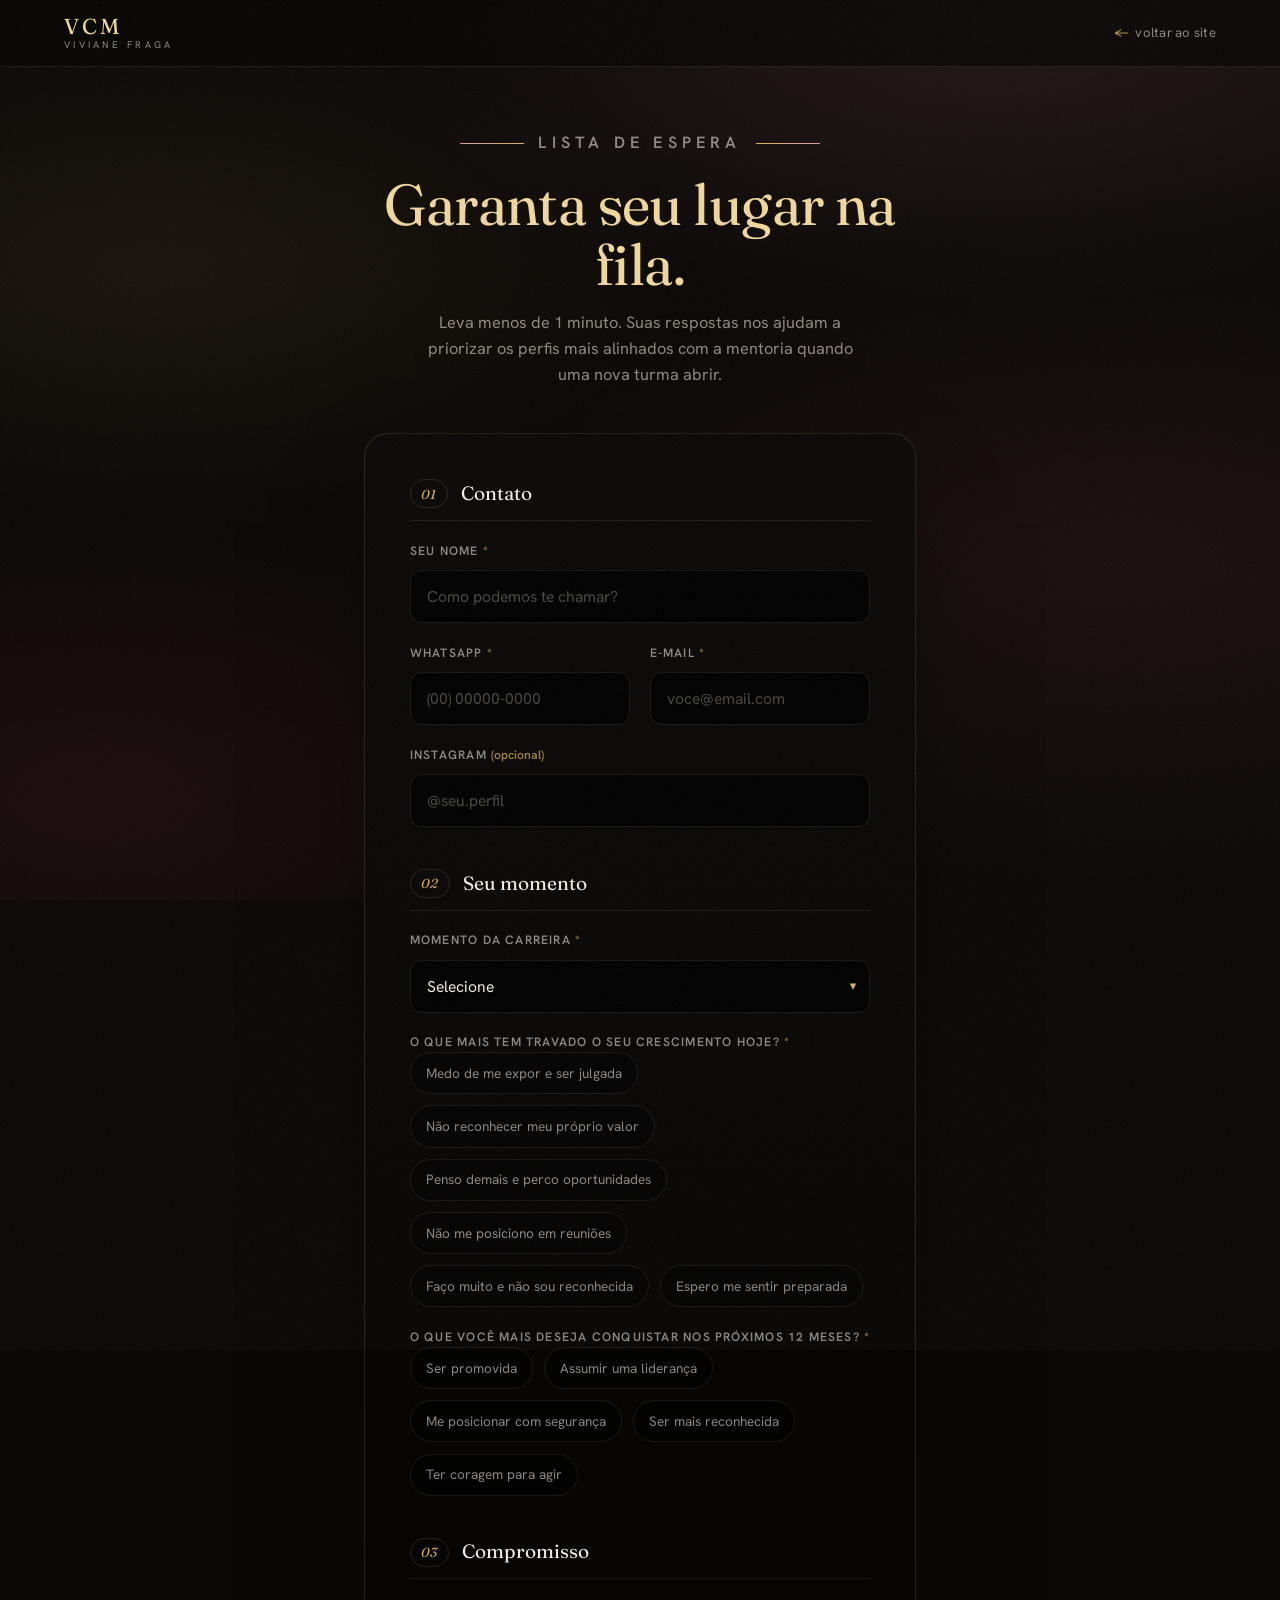
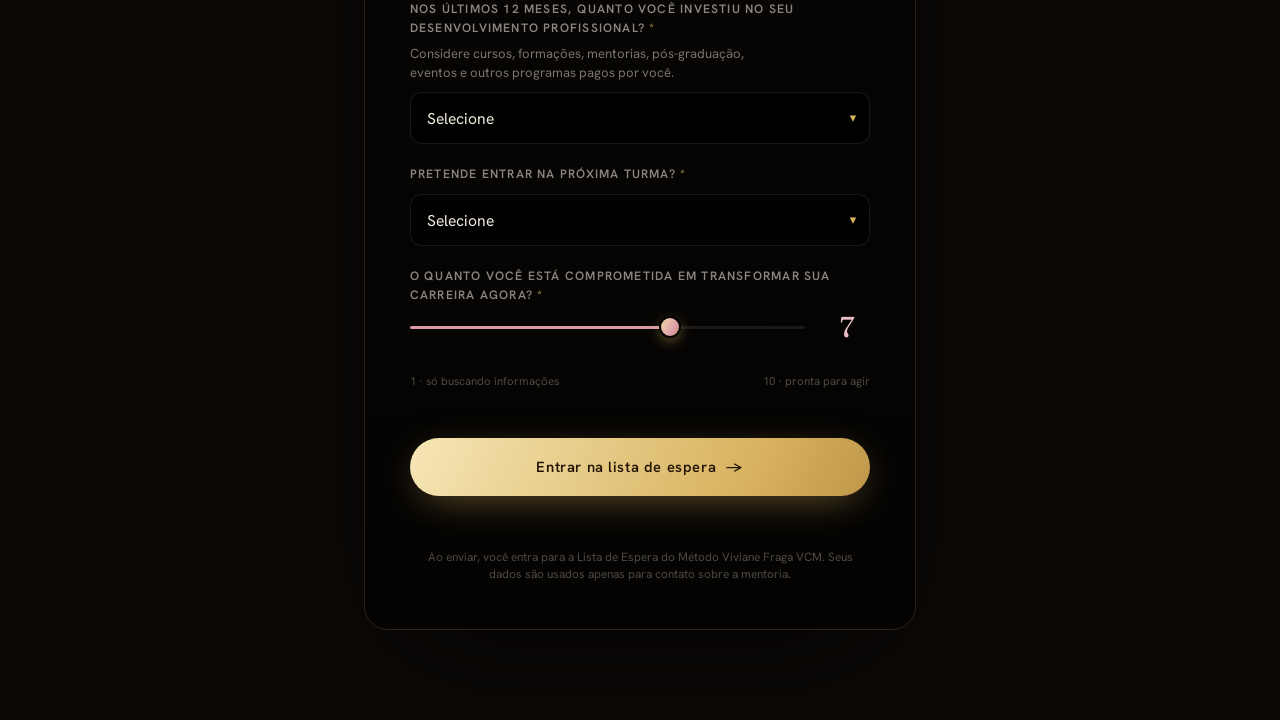
==== commit 4b169c56: "Form: pergunta de investimento vira "quanto investiu nos ultimos 12 meses" + novas faixas Co-Authore" ====
--- a/inscricao.html
+++ b/inscricao.html
@@ -96,31 +96,31 @@
 
     <section class="fgroup">
       <p class="fgroup__legend"><span>03</span> Compromisso</p>
-      <div class="form__row form__row--2">
-        <label class="field">
-          <span class="field__label">Faixa de investimento que considera adequada <i>*</i></span>
-          <span class="select">
-            <select name="investimento" required>
-              <option value="" disabled selected>Selecione</option>
-              <option>Até R$ 1.500</option>
-              <option>Entre R$ 1.500 e R$ 2.500</option>
-              <option>Entre R$ 2.500 e R$ 3.500</option>
-              <option>Entre R$ 3.500 e R$ 5.000</option>
-              <option>Acima de R$ 5.000</option>
-            </select>
-          </span>
-        </label>
-        <label class="field">
-          <span class="field__label">Pretende entrar na próxima turma? <i>*</i></span>
-          <span class="select">
-            <select name="intencao" required>
-              <option value="" disabled selected>Selecione</option>
-              <option>Sim, quero garantir minha vaga</option>
-              <option>Tenho interesse, mas ainda preciso avaliar</option>
-            </select>
-          </span>
-        </label>
-      </div>
+      <label class="field">
+        <span class="field__label">Nos últimos 12 meses, quanto você investiu no seu desenvolvimento profissional? <i>*</i></span>
+        <span class="field__hint">Considere cursos, formações, mentorias, pós-graduação, eventos e outros programas pagos por você.</span>
+        <span class="select">
+          <select name="investimento" required>
+            <option value="" disabled selected>Selecione</option>
+            <option>Não investi</option>
+            <option>Até R$ 1.000</option>
+            <option>Entre R$ 1.000 e R$ 3.000</option>
+            <option>Entre R$ 3.000 e R$ 5.000</option>
+            <option>Entre R$ 5.000 e R$ 10.000</option>
+            <option>Acima de R$ 10.000</option>
+          </select>
+        </span>
+      </label>
+      <label class="field">
+        <span class="field__label">Pretende entrar na próxima turma? <i>*</i></span>
+        <span class="select">
+          <select name="intencao" required>
+            <option value="" disabled selected>Selecione</option>
+            <option>Sim, quero garantir minha vaga</option>
+            <option>Tenho interesse, mas ainda preciso avaliar</option>
+          </select>
+        </span>
+      </label>
       <fieldset class="field field--group">
         <legend class="field__label">O quanto você está comprometida em transformar sua carreira agora? <i>*</i></legend>
         <div class="range">
--- a/assets/css/styles.css
+++ b/assets/css/styles.css
@@ -337,7 +337,8 @@
 /* =====================================================================
    7 TRAVAS — ORBITAL
    ===================================================================== */
-.travas{padding:clamp(5rem,12vh,8rem) var(--pad) 0;position:relative;overflow:clip}
+.travas{padding:clamp(5rem,12vh,8rem) var(--pad) 0;position:relative}
+.travas__stage{backface-visibility:hidden}
 .travas::before{content:"";position:absolute;top:30%;left:50%;transform:translateX(-50%);width:80vw;height:80vw;max-width:900px;max-height:900px;background:radial-gradient(circle,rgba(178,94,110,.2),transparent 60%);pointer-events:none;z-index:-1}
 .travas__head{text-align:center;max-width:60ch;margin:0 auto clamp(1rem,3vh,2rem)}
 .travas__head .eyebrow{justify-content:center;margin-bottom:1.3rem}
@@ -445,7 +446,7 @@
 .node.active{z-index:9}
 .node.active .node__label{color:var(--rose-lite);transform:scale(1.06)}
 .node.active .node__dot{transform:translateX(-50%) scale(1.7);background:#fdeef1;box-shadow:0 0 0 7px rgba(234,190,198,.22),0 0 34px 5px rgba(234,190,198,.75)}
-.node.active .node__desc{max-height:130px;opacity:1;margin-top:.7em}
+.node.lit .node__desc,.node.active .node__desc{max-height:150px;opacity:1;margin-top:.6em}
 .node.active::after{opacity:1;transform:translate(-50%,-50%) scale(1)}
 /* hover after the sequence completes */
 .orbit.done .node:hover{z-index:10}
@@ -674,6 +675,7 @@
 .field{display:flex;flex-direction:column;gap:.6rem;border:none}
 .field__label{font-size:.76rem;letter-spacing:.1em;text-transform:uppercase;color:var(--muted);font-weight:600}
 .field__label i{font-style:normal;color:var(--gold);opacity:.7;letter-spacing:0;text-transform:none}
+.field__hint{font-size:.82rem;line-height:1.45;color:var(--muted);opacity:.85;margin-top:-.2rem;max-width:52ch}
 .field input[type=text],.field input[type=tel],.field input[type=email],.select select{
   width:100%;background:rgba(0,0,0,.3);border:1px solid var(--line-soft);border-radius:12px;
   padding:.95em 1.05em;color:var(--cream);font-family:var(--fs);font-size:.98rem;
